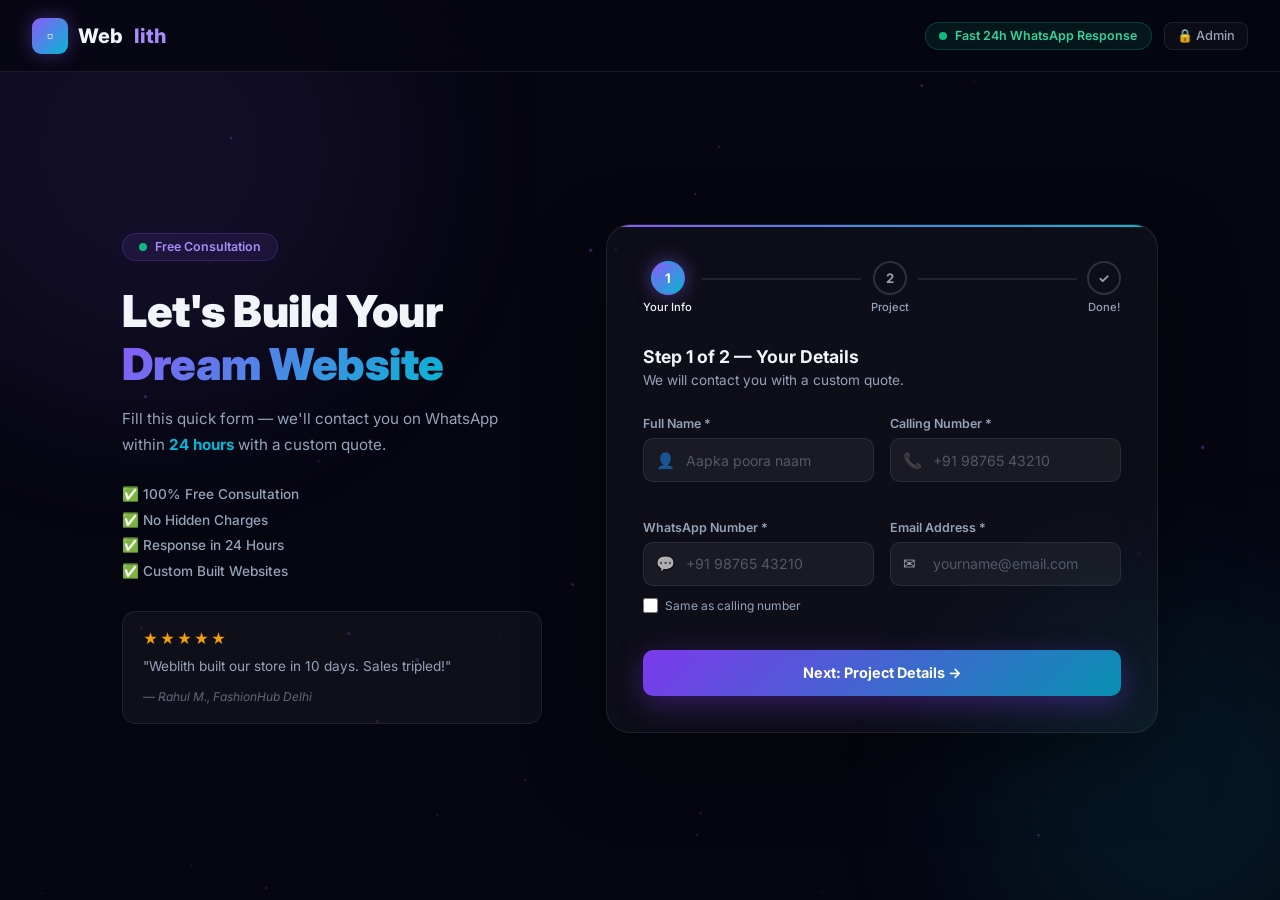
==== index.html @ 0566434d "Add Pixel ID 1106298835129618 and test_event_code TEST50055 support" ====
<!DOCTYPE html>
<html lang="en">
<head>
  <meta charset="UTF-8"/>
  <meta name="viewport" content="width=device-width, initial-scale=1.0"/>
  <title>Get Free Quote - Weblith</title>
  <meta name="description" content="Fill our quick 2-step form and get a custom website quote from Weblith within 24 hours."/>
  <link rel="preconnect" href="https://fonts.googleapis.com"/>
  <link href="https://fonts.googleapis.com/css2?family=Inter:wght@300;400;500;600;700;800;900&display=swap" rel="stylesheet"/>
  <link rel="stylesheet" href="form.css"/>

  <!-- Meta Pixel Code -->
  <script>
    !function(f,b,e,v,n,t,s)
    {if(f.fbq)return;n=f.fbq=function(){n.callMethod?
    n.callMethod.apply(n,arguments):n.queue.push(arguments)};
    if(!f._fbq)f._fbq=n;n.push=n;n.loaded=!0;n.version='2.0';
    n.queue=[];t=b.createElement(e);t.async=!0;
    t.src=v;s=b.getElementsByTagName(e)[0];
    s.parentNode.insertBefore(t,s)}(window, document,'script',
    'https://connect.facebook.net/en_US/fbevents.js');
    fbq('init', '1106298835129618');
    fbq('init', '1483479293829689');
    fbq('set', 'testEventCode', 'TEST50055');
    fbq('track', 'PageView');
  </script>
  <noscript>
    <img height="1" width="1" style="display:none" src="https://www.facebook.com/tr?id=1106298835129618&ev=PageView&noscript=1" />
    <img height="1" width="1" style="display:none" src="https://www.facebook.com/tr?id=1483479293829689&ev=PageView&noscript=1" />
  </noscript>
  <!-- End Meta Pixel Code -->
</head>
<body>
  <canvas id="bgCanvas"></canvas>
  <div class="orb orb-1"></div>
  <div class="orb orb-2"></div>

  <div class="page-wrap">
    <!-- NAV -->
    <nav class="form-nav">
      <a href="/form" class="nav-logo">
        <div class="logo-box">&#9643;</div>
        Web<span>lith</span>
      </a>
      <div class="nav-actions">
        <div class="nav-badge"><span class="live-dot"></span> Fast 24h WhatsApp Response</div>
        <a href="/admin" class="nav-admin-link" title="Admin Panel">&#128274; Admin</a>
      </div>
    </nav>

    <!-- FORM PAGE -->
    <main class="form-main">
      <div class="form-left">
        <div class="form-hero-tag">
          <span class="live-dot"></span> Free Consultation
        </div>
        <h1 class="form-title">Let's Build Your <span class="grad-text">Dream Website</span></h1>
        <p class="form-desc">Fill this quick form — we'll contact you on WhatsApp within <strong>24 hours</strong> with a custom quote.</p>

        <div class="form-benefits">
          <div class="benefit-item">&#9989; 100% Free Consultation</div>
          <div class="benefit-item">&#9989; No Hidden Charges</div>
          <div class="benefit-item">&#9989; Response in 24 Hours</div>
          <div class="benefit-item">&#9989; Custom Built Websites</div>
        </div>

        <div class="mini-testimonial">
          <div class="mini-stars">&#9733;&#9733;&#9733;&#9733;&#9733;</div>
          <p>"Weblith built our store in 10 days. Sales tripled!"</p>
          <span>— Rahul M., FashionHub Delhi</span>
        </div>
      </div>

      <div class="form-right">
        <div class="form-card" id="formCard">
          <!-- STEP INDICATORS -->
          <div class="step-indicators">
            <div class="step-indicator active" id="sdot1">
              <div class="step-dot">1</div><span>Your Info</span>
            </div>
            <div class="step-line" id="sline1"></div>
            <div class="step-indicator" id="sdot2">
              <div class="step-dot">2</div><span>Project</span>
            </div>
            <div class="step-line" id="sline2"></div>
            <div class="step-indicator" id="sdot3">
              <div class="step-dot">&#10003;</div><span>Done!</span>
            </div>
          </div>

          <!-- STEP 1 -->
          <div class="form-step active" id="step1">
            <div class="step-header">
              <h2 class="step-title">Step 1 of 2 &mdash; Your Details</h2>
              <p class="step-desc">We will contact you with a custom quote.</p>
            </div>
            <div class="field-group">
              <div class="field">
                <label class="field-label" for="inp-name">Full Name *</label>
                <div class="input-wrapper">
                  <span class="input-icon">&#128100;</span>
                  <input class="input" type="text" id="inp-name" placeholder="Aapka poora naam"/>
                </div>
                <span class="field-error" id="err-name"></span>
              </div>
              <div class="field">
                <label class="field-label" for="inp-phone">Calling Number *</label>
                <div class="input-wrapper">
                  <span class="input-icon">&#128222;</span>
                  <input class="input" type="tel" id="inp-phone" placeholder="+91 98765 43210"/>
                </div>
                <span class="field-error" id="err-phone"></span>
              </div>
            </div>
            <div class="field-group">
              <div class="field">
                <label class="field-label" for="inp-wa">WhatsApp Number *</label>
                <div class="input-wrapper">
                  <span class="input-icon">&#128172;</span>
                  <input class="input" type="tel" id="inp-wa" placeholder="+91 98765 43210"/>
                </div>
                <div class="same-row">
                  <input type="checkbox" id="sameCheck" class="checkbox" onchange="handleSameCheck()"/>
                  <label for="sameCheck" class="checkbox-label">Same as calling number</label>
                </div>
                <span class="field-error" id="err-wa"></span>
              </div>
              <div class="field">
                <label class="field-label" for="inp-email">Email Address *</label>
                <div class="input-wrapper">
                  <span class="input-icon">&#9993;</span>
                  <input class="input" type="email" id="inp-email" placeholder="yourname@email.com"/>
                </div>
                <span class="field-error" id="err-email"></span>
              </div>
            </div>
            <button class="btn-primary" onclick="goToStep2()">
              Next: Project Details &#8594;
            </button>
          </div>

          <!-- STEP 2 -->
          <div class="form-step" id="step2">
            <div class="step-header">
              <h2 class="step-title">Step 2 of 2 &mdash; Project Details</h2>
              <p class="step-desc">Help us understand what you need.</p>
            </div>
            <div class="field">
              <label class="field-label">Website Type *</label>
              <div class="website-types" id="typeGroup">
                <div class="type-card" onclick="selectType(this)" data-value="Business Website">
                  <div class="type-emoji">&#127970;</div>
                  <div class="type-name">Business Website</div>
                  <div class="type-desc">Professional brand presence</div>
                </div>
                <div class="type-card" onclick="selectType(this)" data-value="Portfolio">
                  <div class="type-emoji">&#127912;</div>
                  <div class="type-name">Portfolio</div>
                  <div class="type-desc">Showcase your work</div>
                </div>
                <div class="type-card" onclick="selectType(this)" data-value="Dynamic Website">
                  <div class="type-emoji">&#9889;</div>
                  <div class="type-name">Dynamic Website</div>
                  <div class="type-desc">Custom features and CMS</div>
                </div>
                <div class="type-card" onclick="selectType(this)" data-value="E-commerce">
                  <div class="type-emoji">&#128717;</div>
                  <div class="type-name">E-commerce</div>
                  <div class="type-desc">Online store and payments</div>
                </div>
              </div>
              <span class="field-error" id="err-type"></span>
            </div>
            <div class="field">
              <label class="field-label" for="inp-budget">Maximum Budget *</label>
              <div class="budget-wrap">
                <div class="input-wrapper">
                  <span class="input-icon" style="color:#06b6d4;font-weight:700;font-size:1.1rem;">&#8377;</span>
                  <input class="input" type="text" id="inp-budget" placeholder="e.g. 15000 or 5,000 - 15,000" inputmode="text"/>
                </div>
                <div class="chips">
                  <button type="button" class="chip" onclick="setBudget(this,'Under Rs.5,000')">Under 5K</button>
                  <button type="button" class="chip" onclick="setBudget(this,'Rs.5,000 - Rs.15,000')">5K-15K</button>
                  <button type="button" class="chip" onclick="setBudget(this,'Rs.15,000 - Rs.30,000')">15K-30K</button>
                  <button type="button" class="chip" onclick="setBudget(this,'Rs.30,000 - Rs.60,000')">30K-60K</button>
                  <button type="button" class="chip" onclick="setBudget(this,'Rs.60,000+')">60K+</button>
                </div>
              </div>
              <span class="field-error" id="err-budget"></span>
            </div>
            <div class="field">
              <label class="field-label" for="inp-msg">About Your Business <span class="opt-tag">Optional</span></label>
              <textarea class="input textarea" id="inp-msg" placeholder="E.g. I run a clothing store in Delhi and want to sell online..." rows="3"></textarea>
            </div>
            <div class="btn-row">
              <button class="btn-secondary" onclick="goToStep1()">&#8592; Back</button>
              <button class="btn-primary" id="submitBtn" onclick="submitForm()">
                <span id="submitBtnText">Submit &amp; Get Quote &#10148;</span>
                <span id="submitLoader" style="display:none;" class="ldots"><span></span><span></span><span></span></span>
              </button>
            </div>
          </div>

          <!-- SUCCESS -->
          <div class="form-step" id="stepSuccess">
            <div class="success-wrap">
              <div class="success-emoji">&#127881;</div>
              <h2 class="success-title">You're All Set!</h2>
              <p class="success-msg">We have received your request and will contact you within <strong>24 hours</strong> on your WhatsApp.</p>
              <div class="success-box" id="successDetails"></div>
              <p style="font-size:0.82rem;color:var(--muted);margin-top:1.25rem;">&#128172; Our team will reach out directly on your WhatsApp number.</p>
              <button class="btn-primary" onclick="resetForm()" style="margin-top:1rem;">Submit Another Request</button>
            </div>
          </div>
        </div>
      </div>
    </main>
  </div>

  <script src="app.js"></script>
</body>
</html>
---- form.css ----
*,*::before,*::after{box-sizing:border-box;margin:0;padding:0;}
:root{
  --bg:#060611;--border:rgba(255,255,255,0.08);
  --text:#f1f5f9;--muted:#94a3b8;--purple:#8b5cf6;--purple-l:#a78bfa;
  --cyan:#06b6d4;--success:#10b981;--error:#f43f5e;
  --grad:linear-gradient(135deg,#8b5cf6,#06b6d4);
  --grad-btn:linear-gradient(135deg,#7c3aed,#0891b2);
  --r:14px;--r-sm:10px;
}
html{scroll-behavior:smooth;}
body{font-family:'Inter',sans-serif;background:var(--bg);color:var(--text);min-height:100vh;overflow-x:hidden;}

#bgCanvas{position:fixed;top:0;left:0;width:100%;height:100%;z-index:0;pointer-events:none;}
.orb{position:fixed;border-radius:50%;filter:blur(90px);opacity:.1;z-index:0;pointer-events:none;}
.orb-1{width:500px;height:500px;background:var(--purple);top:-100px;left:-100px;animation:fO 8s ease-in-out infinite;}
.orb-2{width:400px;height:400px;background:var(--cyan);bottom:-100px;right:-100px;animation:fO 10s ease-in-out infinite reverse;}
@keyframes fO{0%,100%{transform:translateY(0);}50%{transform:translateY(-20px);}}

.page-wrap{position:relative;z-index:1;min-height:100vh;display:flex;flex-direction:column;}

/* NAV */
.form-nav{
  display:flex;align-items:center;justify-content:space-between;
  padding:1.1rem 2rem;
  background:rgba(6,6,17,.85);backdrop-filter:blur(20px);
  border-bottom:1px solid var(--border);
  position:sticky;top:0;z-index:100;
}
.nav-actions{display:flex;align-items:center;gap:.75rem;}
.nav-badge{
  display:inline-flex;align-items:center;gap:.5rem;
  background:rgba(16,185,129,.1);border:1px solid rgba(16,185,129,.25);
  color:#34d399;font-size:.78rem;font-weight:600;padding:.35rem .85rem;border-radius:100px;
}
.nav-admin-link{
  display:inline-flex;align-items:center;gap:.35rem;
  color:var(--muted);text-decoration:none;font-size:.8rem;font-weight:500;
  padding:.35rem .75rem;border-radius:8px;border:1px solid var(--border);
  background:rgba(255,255,255,.03);transition:all .2s;
}
.nav-admin-link:hover{color:var(--text);border-color:rgba(255,255,255,.2);background:rgba(255,255,255,.08);}
.nav-logo{
  display:flex;align-items:center;gap:.65rem;
  font-size:1.25rem;font-weight:800;color:var(--text);text-decoration:none;
}
.nav-logo span{color:var(--purple-l);}
.logo-box{
  width:36px;height:36px;background:var(--grad);border-radius:9px;
  display:flex;align-items:center;justify-content:center;font-size:1.15rem;
  box-shadow:0 0 20px rgba(139,92,246,.4);
}
.live-dot{width:8px;height:8px;background:var(--success);border-radius:50%;display:inline-block;animation:pDot 1.5s ease-in-out infinite;}
@keyframes pDot{0%,100%{transform:scale(1);opacity:1;}50%{transform:scale(1.5);opacity:.6;}}

/* MAIN LAYOUT */
.form-main{
  flex:1;display:flex;align-items:center;
  gap:4rem;max-width:1100px;margin:0 auto;
  padding:3rem 2rem 4rem;flex-wrap:wrap;
}
.form-left{flex:1;min-width:280px;max-width:420px;}
.form-right{flex:1.2;min-width:320px;}

/* LEFT PANEL */
.form-hero-tag{
  display:inline-flex;align-items:center;gap:.5rem;
  background:rgba(139,92,246,.1);border:1px solid rgba(139,92,246,.22);
  color:var(--purple-l);padding:.35rem 1rem;border-radius:100px;
  font-size:.78rem;font-weight:600;margin-bottom:1.5rem;
}
.form-title{font-size:clamp(1.75rem,4vw,2.75rem);font-weight:900;line-height:1.2;letter-spacing:-.5px;margin-bottom:1rem;}
.grad-text{background:var(--grad);-webkit-background-clip:text;-webkit-text-fill-color:transparent;background-clip:text;}
.form-desc{color:var(--muted);font-size:.95rem;line-height:1.7;margin-bottom:1.75rem;}
.form-desc strong{color:var(--cyan);}
.form-benefits{display:flex;flex-direction:column;gap:.6rem;margin-bottom:2rem;}
.benefit-item{font-size:.85rem;color:var(--muted);font-weight:500;}
.mini-testimonial{
  background:rgba(255,255,255,.04);border:1px solid var(--border);
  border-radius:14px;padding:1.1rem 1.25rem;
}
.mini-stars{color:#f59e0b;font-size:.9rem;margin-bottom:.5rem;letter-spacing:2px;}
.mini-testimonial p{font-size:.85rem;color:var(--muted);line-height:1.65;margin-bottom:.5rem;}
.mini-testimonial span{font-size:.75rem;color:rgba(148,163,184,.6);font-style:italic;}

/* FORM CARD */
.form-card{
  background:rgba(255,255,255,.035);backdrop-filter:blur(30px);
  border:1px solid var(--border);border-radius:24px;padding:2.25rem;
  box-shadow:0 30px 80px rgba(0,0,0,.4),inset 0 1px 0 rgba(255,255,255,.05);
  position:relative;overflow:hidden;
}
.form-card::before{content:'';position:absolute;top:0;left:0;right:0;height:2px;background:var(--grad);}

/* STEP INDICATORS */
.step-indicators{display:flex;align-items:center;justify-content:center;margin-bottom:2rem;}
.step-indicator{display:flex;flex-direction:column;align-items:center;gap:.35rem;font-size:.7rem;color:var(--muted);font-weight:500;}
.step-dot{width:34px;height:34px;border-radius:50%;border:2px solid rgba(255,255,255,.14);display:flex;align-items:center;justify-content:center;font-size:.82rem;font-weight:700;transition:all .4s;}
.step-indicator.active .step-dot{background:var(--grad);color:white;border-color:transparent;box-shadow:0 0 18px rgba(139,92,246,.5);}
.step-indicator.active span,.step-indicator.completed span{color:var(--text);}
.step-indicator.completed .step-dot{background:var(--success);color:white;border-color:transparent;}
.step-line{flex:1;height:2px;background:rgba(255,255,255,.09);margin:0 .6rem;margin-bottom:1.1rem;min-width:40px;transition:background .4s;}
.step-line.completed{background:var(--success);}

/* FORM STEPS */
.form-step{display:none;animation:fadeUp .4s ease;}
.form-step.active{display:block;}
@keyframes fadeUp{from{opacity:0;transform:translateY(10px);}to{opacity:1;transform:translateY(0);}}

.step-header{margin-bottom:1.75rem;}
.step-title{font-size:1.1rem;font-weight:700;margin-bottom:.3rem;}
.step-desc{font-size:.85rem;color:var(--muted);}

.field-group{display:grid;grid-template-columns:1fr 1fr;gap:1rem;margin-bottom:1rem;}
.field{display:flex;flex-direction:column;gap:.45rem;margin-bottom:1rem;}
.field-group .field{margin-bottom:0;}
.field-label{font-size:.78rem;font-weight:600;color:var(--muted);}
.opt-tag{background:rgba(255,255,255,.07);color:var(--muted);font-size:.68rem;padding:.12rem .45rem;border-radius:4px;font-weight:400;margin-left:.35rem;}
.input-wrapper{position:relative;display:flex;align-items:center;}
.input-icon{position:absolute;left:13px;font-size:.95rem;pointer-events:none;opacity:.65;}
.input{
  width:100%;background:rgba(255,255,255,.05);border:1px solid var(--border);
  border-radius:var(--r-sm);color:var(--text);font-family:'Inter',sans-serif;
  font-size:.88rem;padding:.78rem 1rem .78rem 2.6rem;outline:none;transition:all .3s;
}
.input::placeholder{color:rgba(148,163,184,.45);}
.input:focus{border-color:var(--purple);background:rgba(139,92,246,.07);box-shadow:0 0 0 3px rgba(139,92,246,.14);}
.input.error{border-color:var(--error);}
.textarea{resize:vertical;padding:.78rem 1rem!important;min-height:85px;}
.field-error{font-size:.72rem;color:var(--error);min-height:.9rem;display:block;}

.same-row{display:flex;align-items:center;gap:.45rem;margin-top:.3rem;}
.checkbox{width:15px;height:15px;accent-color:var(--purple);cursor:pointer;}
.checkbox-label{font-size:.75rem;color:var(--muted);cursor:pointer;}

/* WEBSITE TYPES */
.website-types{display:grid;grid-template-columns:repeat(4,1fr);gap:.7rem;margin-top:.4rem;margin-bottom:.4rem;}
.type-card{
  background:rgba(255,255,255,.04);border:2px solid var(--border);
  border-radius:13px;padding:.9rem .5rem;text-align:center;cursor:pointer;transition:all .3s;
}
.type-card:hover{border-color:var(--purple);background:rgba(139,92,246,.08);transform:translateY(-2px);}
.type-card.selected{border-color:var(--purple);background:rgba(139,92,246,.15);box-shadow:0 0 18px rgba(139,92,246,.2);}
.type-emoji{font-size:1.5rem;margin-bottom:.4rem;}
.type-name{font-size:.75rem;font-weight:700;margin-bottom:.15rem;}
.type-desc{font-size:.65rem;color:var(--muted);}

/* BUDGET */
.budget-wrap{display:flex;flex-direction:column;gap:.55rem;}
.chips{display:flex;flex-wrap:wrap;gap:.4rem;}
.chip{
  background:rgba(255,255,255,.05);border:1px solid var(--border);
  color:var(--muted);border-radius:100px;padding:.28rem .75rem;
  font-size:.72rem;font-weight:600;cursor:pointer;transition:all .2s;font-family:'Inter',sans-serif;
}
.chip:hover{border-color:var(--cyan);color:var(--cyan);background:rgba(6,182,212,.08);}
.chip.active{background:rgba(6,182,212,.15);border-color:var(--cyan);color:var(--cyan);}

/* BUTTONS */
.btn-primary{
  display:flex;align-items:center;justify-content:center;gap:.5rem;
  width:100%;background:var(--grad-btn);color:white;border:none;
  border-radius:var(--r-sm);padding:.88rem 1.25rem;
  font-size:.9rem;font-weight:700;cursor:pointer;
  transition:all .3s;font-family:'Inter',sans-serif;
  box-shadow:0 8px 28px rgba(124,58,237,.35);margin-top:.5rem;
}
.btn-primary:hover{transform:translateY(-2px);box-shadow:0 12px 38px rgba(124,58,237,.5);}
.btn-primary:disabled{opacity:.6;cursor:not-allowed;transform:none;}
.btn-secondary{
  display:flex;align-items:center;justify-content:center;gap:.4rem;
  background:rgba(255,255,255,.06);color:var(--muted);border:1px solid var(--border);
  border-radius:var(--r-sm);padding:.88rem 1.25rem;
  font-size:.88rem;font-weight:600;cursor:pointer;transition:all .3s;font-family:'Inter',sans-serif;
}
.btn-secondary:hover{background:rgba(255,255,255,.1);color:var(--text);}
.btn-ghost-sm{
  display:inline-flex;align-items:center;justify-content:center;
  background:rgba(255,255,255,.06);color:var(--muted);border:1px solid var(--border);
  border-radius:var(--r-sm);padding:.7rem 1.25rem;
  font-size:.85rem;font-weight:600;cursor:pointer;transition:all .3s;
  text-decoration:none;width:100%;
}
.btn-ghost-sm:hover{background:rgba(255,255,255,.1);color:var(--text);}
.btn-row{display:flex;gap:.75rem;margin-top:.5rem;}
.btn-row .btn-primary{flex:2;}.btn-row .btn-secondary{flex:1;}

.ldots{display:inline-flex;gap:4px;align-items:center;}
.ldots span{width:6px;height:6px;background:white;border-radius:50%;animation:dotB 1.2s ease-in-out infinite;}
.ldots span:nth-child(2){animation-delay:.2s;}.ldots span:nth-child(3){animation-delay:.4s;}
@keyframes dotB{0%,80%,100%{transform:scale(.6);opacity:.4;}40%{transform:scale(1);opacity:1;}}

/* SUCCESS */
.success-wrap{display:flex;flex-direction:column;align-items:center;text-align:center;padding:.5rem 0;}
.success-emoji{font-size:4.5rem;animation:popIn .6s cubic-bezier(.175,.885,.32,1.275);margin-bottom:1rem;}
@keyframes popIn{0%{transform:scale(0);opacity:0;}100%{transform:scale(1);opacity:1;}}
.success-title{font-size:1.75rem;font-weight:800;margin-bottom:.65rem;}
.success-msg{color:var(--muted);font-size:.9rem;line-height:1.7;max-width:380px;}
.success-msg strong{color:var(--cyan);}
.success-box{
  background:rgba(16,185,129,.08);border:1px solid rgba(16,185,129,.2);
  border-radius:var(--r-sm);padding:.85rem 1.25rem;
  margin-top:1rem;text-align:left;font-size:.82rem;color:var(--muted);line-height:1.8;
  width:100%;max-width:360px;
}

@media(max-width:700px){
  .form-main{gap:2rem;padding:2rem 1.25rem 3rem;}
  .form-left{max-width:100%;}
  .field-group{grid-template-columns:1fr;}
  .website-types{grid-template-columns:1fr 1fr;}
}
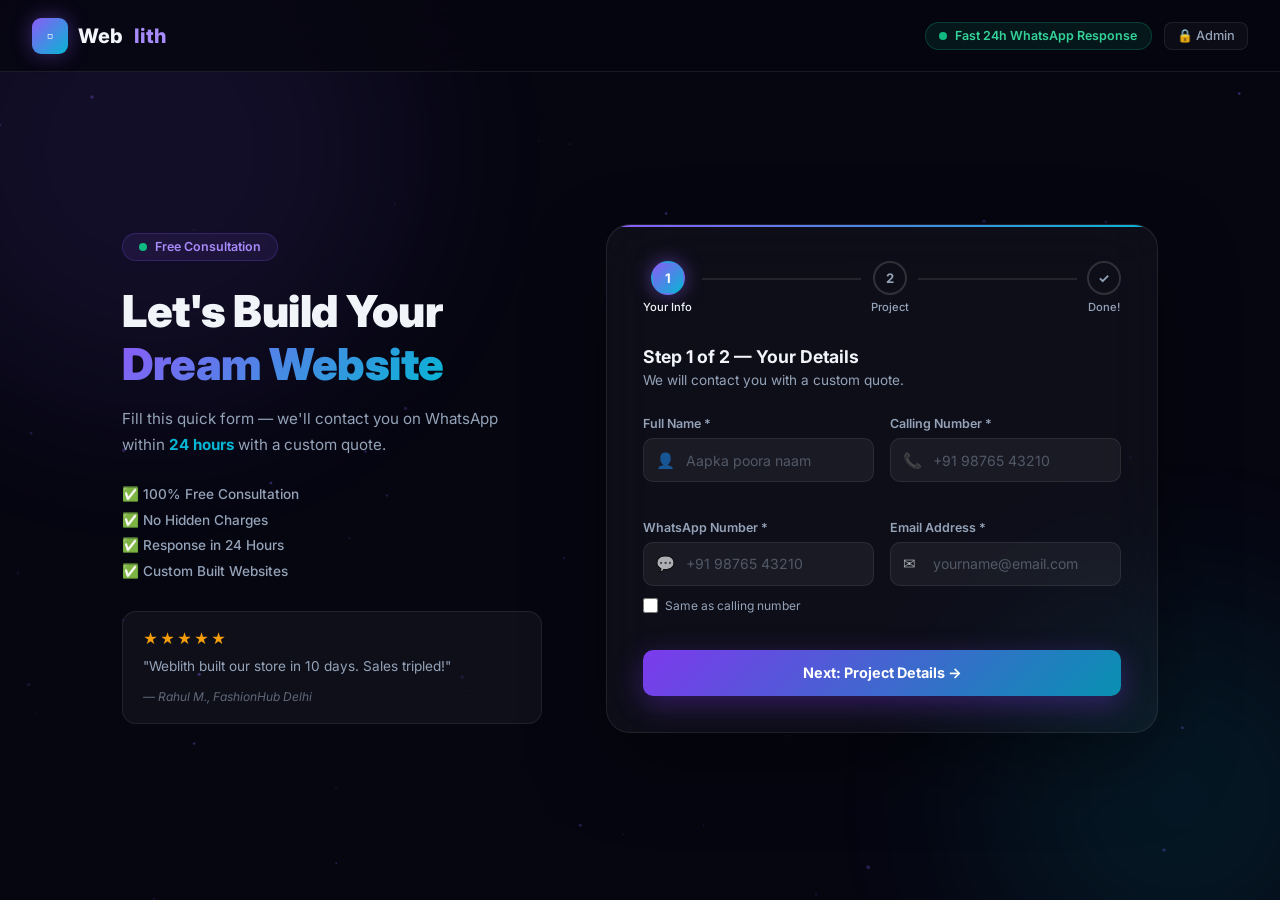
==== commit 5eaa3038: "Fix 404 on /admin and /form routes on Vercel with vercel.json and CAPI serverless handler" ====
--- a/index.html
+++ b/index.html
@@ -7,7 +7,7 @@
   <meta name="description" content="Fill our quick 2-step form and get a custom website quote from Weblith within 24 hours."/>
   <link rel="preconnect" href="https://fonts.googleapis.com"/>
   <link href="https://fonts.googleapis.com/css2?family=Inter:wght@300;400;500;600;700;800;900&display=swap" rel="stylesheet"/>
-  <link rel="stylesheet" href="form.css"/>
+  <link rel="stylesheet" href="/form.css"/>
 
   <!-- Meta Pixel Code -->
   <script>
@@ -217,6 +217,6 @@
     </main>
   </div>
 
-  <script src="app.js"></script>
+  <script src="/app.js"></script>
 </body>
 </html>
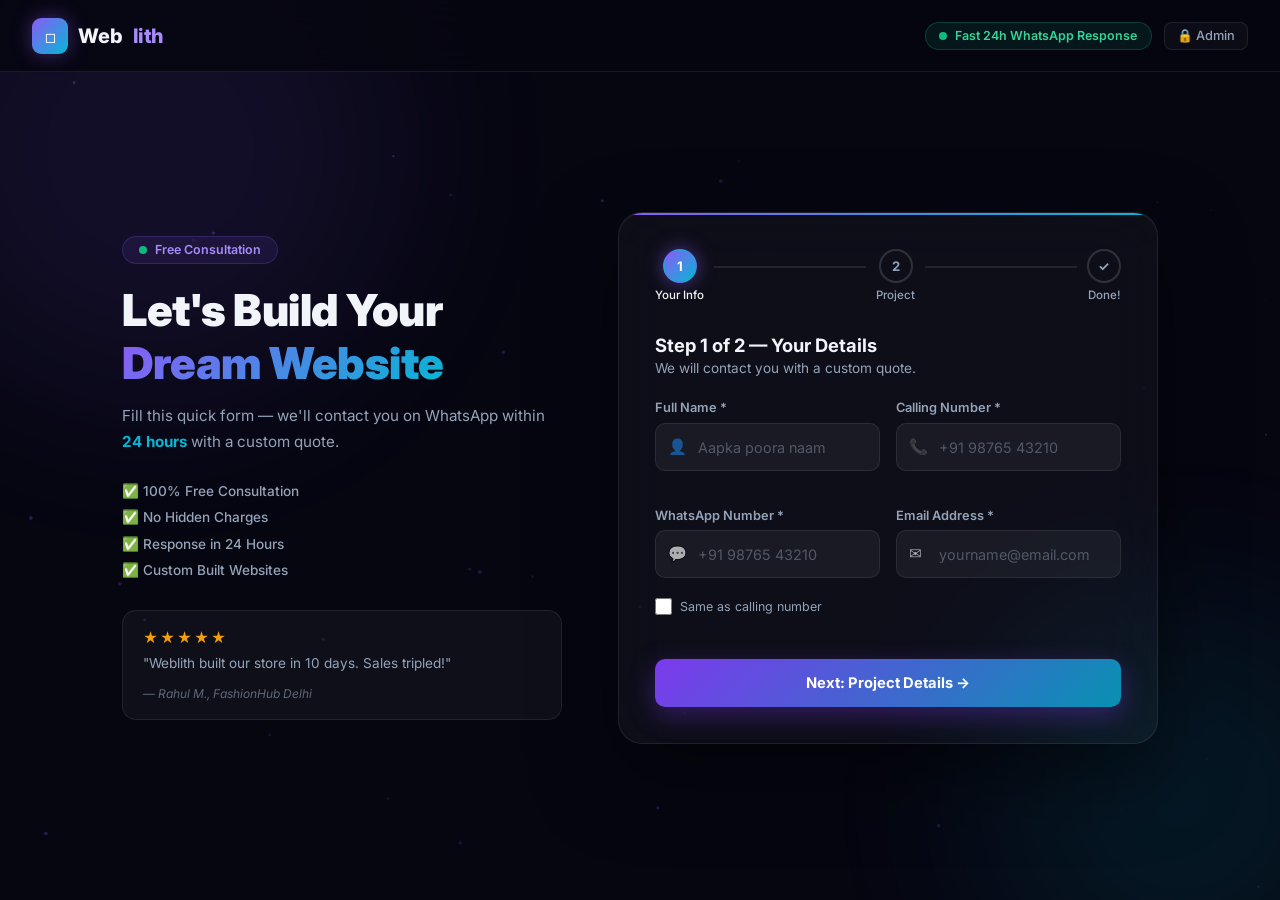
==== commit 14169b2f: "feat: mobile responsive form and admin panel with Meta Pixel 1462211845727559 and Purchase event tra" ====
--- a/index.html
+++ b/index.html
@@ -19,12 +19,14 @@
     t.src=v;s=b.getElementsByTagName(e)[0];
     s.parentNode.insertBefore(t,s)}(window, document,'script',
     'https://connect.facebook.net/en_US/fbevents.js');
+    fbq('init', '1462211845727559');
     fbq('init', '1106298835129618');
     fbq('init', '1483479293829689');
     fbq('set', 'testEventCode', 'TEST50055');
     fbq('track', 'PageView');
   </script>
   <noscript>
+    <img height="1" width="1" style="display:none" src="https://www.facebook.com/tr?id=1462211845727559&ev=PageView&noscript=1" />
     <img height="1" width="1" style="display:none" src="https://www.facebook.com/tr?id=1106298835129618&ev=PageView&noscript=1" />
     <img height="1" width="1" style="display:none" src="https://www.facebook.com/tr?id=1483479293829689&ev=PageView&noscript=1" />
   </noscript>
@@ -99,7 +101,7 @@
                 <label class="field-label" for="inp-name">Full Name *</label>
                 <div class="input-wrapper">
                   <span class="input-icon">&#128100;</span>
-                  <input class="input" type="text" id="inp-name" placeholder="Aapka poora naam"/>
+                  <input class="input" type="text" id="inp-name" placeholder="Aapka poora naam" autocomplete="name" required/>
                 </div>
                 <span class="field-error" id="err-name"></span>
               </div>
@@ -107,7 +109,7 @@
                 <label class="field-label" for="inp-phone">Calling Number *</label>
                 <div class="input-wrapper">
                   <span class="input-icon">&#128222;</span>
-                  <input class="input" type="tel" id="inp-phone" placeholder="+91 98765 43210"/>
+                  <input class="input" type="tel" id="inp-phone" placeholder="+91 98765 43210" inputmode="tel" autocomplete="tel" required/>
                 </div>
                 <span class="field-error" id="err-phone"></span>
               </div>
@@ -117,7 +119,7 @@
                 <label class="field-label" for="inp-wa">WhatsApp Number *</label>
                 <div class="input-wrapper">
                   <span class="input-icon">&#128172;</span>
-                  <input class="input" type="tel" id="inp-wa" placeholder="+91 98765 43210"/>
+                  <input class="input" type="tel" id="inp-wa" placeholder="+91 98765 43210" inputmode="tel" autocomplete="tel" required/>
                 </div>
                 <div class="same-row">
                   <input type="checkbox" id="sameCheck" class="checkbox" onchange="handleSameCheck()"/>
@@ -129,7 +131,7 @@
                 <label class="field-label" for="inp-email">Email Address *</label>
                 <div class="input-wrapper">
                   <span class="input-icon">&#9993;</span>
-                  <input class="input" type="email" id="inp-email" placeholder="yourname@email.com"/>
+                  <input class="input" type="email" id="inp-email" placeholder="yourname@email.com" inputmode="email" autocomplete="email" required/>
                 </div>
                 <span class="field-error" id="err-email"></span>
               </div>
--- a/form.css
+++ b/form.css
@@ -1,212 +1,766 @@
-
-*,*::before,*::after{box-sizing:border-box;margin:0;padding:0;}
-:root{
-  --bg:#060611;--border:rgba(255,255,255,0.08);
-  --text:#f1f5f9;--muted:#94a3b8;--purple:#8b5cf6;--purple-l:#a78bfa;
-  --cyan:#06b6d4;--success:#10b981;--error:#f43f5e;
-  --grad:linear-gradient(135deg,#8b5cf6,#06b6d4);
-  --grad-btn:linear-gradient(135deg,#7c3aed,#0891b2);
-  --r:14px;--r-sm:10px;
-}
-html{scroll-behavior:smooth;}
-body{font-family:'Inter',sans-serif;background:var(--bg);color:var(--text);min-height:100vh;overflow-x:hidden;}
-
-#bgCanvas{position:fixed;top:0;left:0;width:100%;height:100%;z-index:0;pointer-events:none;}
-.orb{position:fixed;border-radius:50%;filter:blur(90px);opacity:.1;z-index:0;pointer-events:none;}
-.orb-1{width:500px;height:500px;background:var(--purple);top:-100px;left:-100px;animation:fO 8s ease-in-out infinite;}
-.orb-2{width:400px;height:400px;background:var(--cyan);bottom:-100px;right:-100px;animation:fO 10s ease-in-out infinite reverse;}
-@keyframes fO{0%,100%{transform:translateY(0);}50%{transform:translateY(-20px);}}
-
-.page-wrap{position:relative;z-index:1;min-height:100vh;display:flex;flex-direction:column;}
-
-/* NAV */
-.form-nav{
-  display:flex;align-items:center;justify-content:space-between;
-  padding:1.1rem 2rem;
-  background:rgba(6,6,17,.85);backdrop-filter:blur(20px);
-  border-bottom:1px solid var(--border);
-  position:sticky;top:0;z-index:100;
-}
-.nav-actions{display:flex;align-items:center;gap:.75rem;}
-.nav-badge{
-  display:inline-flex;align-items:center;gap:.5rem;
-  background:rgba(16,185,129,.1);border:1px solid rgba(16,185,129,.25);
-  color:#34d399;font-size:.78rem;font-weight:600;padding:.35rem .85rem;border-radius:100px;
-}
-.nav-admin-link{
-  display:inline-flex;align-items:center;gap:.35rem;
-  color:var(--muted);text-decoration:none;font-size:.8rem;font-weight:500;
-  padding:.35rem .75rem;border-radius:8px;border:1px solid var(--border);
-  background:rgba(255,255,255,.03);transition:all .2s;
-}
-.nav-admin-link:hover{color:var(--text);border-color:rgba(255,255,255,.2);background:rgba(255,255,255,.08);}
-.nav-logo{
-  display:flex;align-items:center;gap:.65rem;
-  font-size:1.25rem;font-weight:800;color:var(--text);text-decoration:none;
-}
-.nav-logo span{color:var(--purple-l);}
-.logo-box{
-  width:36px;height:36px;background:var(--grad);border-radius:9px;
-  display:flex;align-items:center;justify-content:center;font-size:1.15rem;
-  box-shadow:0 0 20px rgba(139,92,246,.4);
-}
-.live-dot{width:8px;height:8px;background:var(--success);border-radius:50%;display:inline-block;animation:pDot 1.5s ease-in-out infinite;}
-@keyframes pDot{0%,100%{transform:scale(1);opacity:1;}50%{transform:scale(1.5);opacity:.6;}}
-
-/* MAIN LAYOUT */
-.form-main{
-  flex:1;display:flex;align-items:center;
-  gap:4rem;max-width:1100px;margin:0 auto;
-  padding:3rem 2rem 4rem;flex-wrap:wrap;
-}
-.form-left{flex:1;min-width:280px;max-width:420px;}
-.form-right{flex:1.2;min-width:320px;}
-
-/* LEFT PANEL */
-.form-hero-tag{
-  display:inline-flex;align-items:center;gap:.5rem;
-  background:rgba(139,92,246,.1);border:1px solid rgba(139,92,246,.22);
-  color:var(--purple-l);padding:.35rem 1rem;border-radius:100px;
-  font-size:.78rem;font-weight:600;margin-bottom:1.5rem;
-}
-.form-title{font-size:clamp(1.75rem,4vw,2.75rem);font-weight:900;line-height:1.2;letter-spacing:-.5px;margin-bottom:1rem;}
-.grad-text{background:var(--grad);-webkit-background-clip:text;-webkit-text-fill-color:transparent;background-clip:text;}
-.form-desc{color:var(--muted);font-size:.95rem;line-height:1.7;margin-bottom:1.75rem;}
-.form-desc strong{color:var(--cyan);}
-.form-benefits{display:flex;flex-direction:column;gap:.6rem;margin-bottom:2rem;}
-.benefit-item{font-size:.85rem;color:var(--muted);font-weight:500;}
-.mini-testimonial{
-  background:rgba(255,255,255,.04);border:1px solid var(--border);
-  border-radius:14px;padding:1.1rem 1.25rem;
-}
-.mini-stars{color:#f59e0b;font-size:.9rem;margin-bottom:.5rem;letter-spacing:2px;}
-.mini-testimonial p{font-size:.85rem;color:var(--muted);line-height:1.65;margin-bottom:.5rem;}
-.mini-testimonial span{font-size:.75rem;color:rgba(148,163,184,.6);font-style:italic;}
-
-/* FORM CARD */
-.form-card{
-  background:rgba(255,255,255,.035);backdrop-filter:blur(30px);
-  border:1px solid var(--border);border-radius:24px;padding:2.25rem;
-  box-shadow:0 30px 80px rgba(0,0,0,.4),inset 0 1px 0 rgba(255,255,255,.05);
-  position:relative;overflow:hidden;
-}
-.form-card::before{content:'';position:absolute;top:0;left:0;right:0;height:2px;background:var(--grad);}
+*, *::before, *::after { box-sizing: border-box; margin: 0; padding: 0; }
+:root {
+  --bg: #060611;
+  --border: rgba(255, 255, 255, 0.08);
+  --border-focus: rgba(139, 92, 246, 0.45);
+  --text: #f1f5f9;
+  --muted: #94a3b8;
+  --purple: #8b5cf6;
+  --purple-l: #a78bfa;
+  --cyan: #06b6d4;
+  --success: #10b981;
+  --error: #f43f5e;
+  --whatsapp: #25d366;
+  --grad: linear-gradient(135deg, #8b5cf6, #06b6d4);
+  --grad-btn: linear-gradient(135deg, #7c3aed, #0891b2);
+  --r: 14px;
+  --r-sm: 10px;
+}
+
+html {
+  scroll-behavior: smooth;
+  font-size: 16px;
+  -webkit-text-size-adjust: 100%;
+}
+
+body {
+  font-family: 'Inter', system-ui, -apple-system, sans-serif;
+  background: var(--bg);
+  color: var(--text);
+  min-height: 100vh;
+  overflow-x: hidden;
+  position: relative;
+}
+
+/* BACKGROUND CANVAS & GLOW ORBS */
+#bgCanvas {
+  position: fixed;
+  top: 0; left: 0;
+  width: 100%; height: 100%;
+  z-index: 0;
+  pointer-events: none;
+}
+
+.orb {
+  position: fixed;
+  border-radius: 50%;
+  filter: blur(90px);
+  opacity: 0.1;
+  z-index: 0;
+  pointer-events: none;
+}
+.orb-1 {
+  width: 500px; height: 500px;
+  background: var(--purple);
+  top: -100px; left: -100px;
+  animation: fO 8s ease-in-out infinite;
+}
+.orb-2 {
+  width: 400px; height: 400px;
+  background: var(--cyan);
+  bottom: -100px; right: -100px;
+  animation: fO 10s ease-in-out infinite reverse;
+}
+@keyframes fO {
+  0%, 100% { transform: translateY(0); }
+  50% { transform: translateY(-20px); }
+}
+
+.page-wrap {
+  position: relative;
+  z-index: 1;
+  min-height: 100vh;
+  display: flex;
+  flex-direction: column;
+}
+
+/* ==========================================================================
+   NAVIGATION
+   ========================================================================== */
+.form-nav {
+  display: flex;
+  align-items: center;
+  justify-content: space-between;
+  padding: 1.1rem 2rem;
+  background: rgba(6, 6, 17, 0.85);
+  backdrop-filter: blur(20px);
+  -webkit-backdrop-filter: blur(20px);
+  border-bottom: 1px solid var(--border);
+  position: sticky;
+  top: 0;
+  z-index: 100;
+  transition: padding 0.25s ease;
+}
+
+.nav-actions {
+  display: flex;
+  align-items: center;
+  gap: 0.75rem;
+}
+
+.nav-badge {
+  display: inline-flex;
+  align-items: center;
+  gap: 0.5rem;
+  background: rgba(16, 185, 129, 0.1);
+  border: 1px solid rgba(16, 185, 129, 0.25);
+  color: #34d399;
+  font-size: 0.78rem;
+  font-weight: 600;
+  padding: 0.35rem 0.85rem;
+  border-radius: 100px;
+  white-space: nowrap;
+}
+
+.nav-admin-link {
+  display: inline-flex;
+  align-items: center;
+  gap: 0.35rem;
+  color: var(--muted);
+  text-decoration: none;
+  font-size: 0.8rem;
+  font-weight: 500;
+  padding: 0.35rem 0.75rem;
+  border-radius: 8px;
+  border: 1px solid var(--border);
+  background: rgba(255, 255, 255, 0.03);
+  transition: all 0.2s;
+  white-space: nowrap;
+}
+.nav-admin-link:hover {
+  color: var(--text);
+  border-color: rgba(255, 255, 255, 0.2);
+  background: rgba(255, 255, 255, 0.08);
+}
+
+.nav-logo {
+  display: flex;
+  align-items: center;
+  gap: 0.65rem;
+  font-size: 1.25rem;
+  font-weight: 800;
+  color: var(--text);
+  text-decoration: none;
+  letter-spacing: -0.4px;
+}
+.nav-logo span { color: var(--purple-l); }
+
+.logo-box {
+  width: 36px; height: 36px;
+  background: var(--grad);
+  border-radius: 9px;
+  display: flex; align-items: center; justify-content: center;
+  font-size: 1.15rem;
+  box-shadow: 0 0 20px rgba(139, 92, 246, 0.4);
+  flex-shrink: 0;
+}
+
+.live-dot {
+  width: 8px; height: 8px;
+  background: var(--success);
+  border-radius: 50%;
+  display: inline-block;
+  animation: pDot 1.5s ease-in-out infinite;
+  flex-shrink: 0;
+}
+@keyframes pDot {
+  0%, 100% { transform: scale(1); opacity: 1; }
+  50% { transform: scale(1.5); opacity: 0.6; }
+}
+
+/* ==========================================================================
+   MAIN LAYOUT
+   ========================================================================== */
+.form-main {
+  flex: 1;
+  display: flex;
+  align-items: center;
+  gap: 3.5rem;
+  max-width: 1100px;
+  margin: 0 auto;
+  padding: 3rem 2rem 4rem;
+  width: 100%;
+}
+
+.form-left {
+  flex: 1;
+  min-width: 280px;
+  max-width: 440px;
+}
+
+.form-right {
+  flex: 1.2;
+  min-width: 320px;
+}
+
+/* LEFT PANEL CONTENT */
+.form-hero-tag {
+  display: inline-flex;
+  align-items: center;
+  gap: 0.5rem;
+  background: rgba(139, 92, 246, 0.1);
+  border: 1px solid rgba(139, 92, 246, 0.22);
+  color: var(--purple-l);
+  padding: 0.35rem 1rem;
+  border-radius: 100px;
+  font-size: 0.78rem;
+  font-weight: 600;
+  margin-bottom: 1.25rem;
+}
+
+.form-title {
+  font-size: clamp(1.85rem, 4.5vw, 2.75rem);
+  font-weight: 900;
+  line-height: 1.2;
+  letter-spacing: -0.5px;
+  margin-bottom: 0.85rem;
+}
+
+.grad-text {
+  background: var(--grad);
+  -webkit-background-clip: text;
+  -webkit-text-fill-color: transparent;
+  background-clip: text;
+}
+
+.form-desc {
+  color: var(--muted);
+  font-size: 0.95rem;
+  line-height: 1.7;
+  margin-bottom: 1.75rem;
+}
+.form-desc strong { color: var(--cyan); }
+
+.form-benefits {
+  display: flex;
+  flex-direction: column;
+  gap: 0.65rem;
+  margin-bottom: 2rem;
+}
+
+.benefit-item {
+  font-size: 0.85rem;
+  color: var(--muted);
+  font-weight: 500;
+  display: flex;
+  align-items: center;
+  gap: 0.4rem;
+}
+
+.mini-testimonial {
+  background: rgba(255, 255, 255, 0.04);
+  border: 1px solid var(--border);
+  border-radius: 14px;
+  padding: 1.1rem 1.25rem;
+}
+.mini-stars { color: #f59e0b; font-size: 0.9rem; margin-bottom: 0.45rem; letter-spacing: 2px; }
+.mini-testimonial p { font-size: 0.85rem; color: var(--muted); line-height: 1.6; margin-bottom: 0.45rem; }
+.mini-testimonial span { font-size: 0.75rem; color: rgba(148, 163, 184, 0.6); font-style: italic; }
+
+/* ==========================================================================
+   FORM CARD
+   ========================================================================== */
+.form-card {
+  background: rgba(255, 255, 255, 0.035);
+  backdrop-filter: blur(30px);
+  -webkit-backdrop-filter: blur(30px);
+  border: 1px solid var(--border);
+  border-radius: 24px;
+  padding: 2.25rem;
+  box-shadow: 0 30px 80px rgba(0, 0, 0, 0.5), inset 0 1px 0 rgba(255, 255, 255, 0.05);
+  position: relative;
+  overflow: hidden;
+  transition: padding 0.25s ease;
+}
+.form-card::before {
+  content: ''; position: absolute; top: 0; left: 0; right: 0; height: 2px;
+  background: var(--grad);
+}
 
 /* STEP INDICATORS */
-.step-indicators{display:flex;align-items:center;justify-content:center;margin-bottom:2rem;}
-.step-indicator{display:flex;flex-direction:column;align-items:center;gap:.35rem;font-size:.7rem;color:var(--muted);font-weight:500;}
-.step-dot{width:34px;height:34px;border-radius:50%;border:2px solid rgba(255,255,255,.14);display:flex;align-items:center;justify-content:center;font-size:.82rem;font-weight:700;transition:all .4s;}
-.step-indicator.active .step-dot{background:var(--grad);color:white;border-color:transparent;box-shadow:0 0 18px rgba(139,92,246,.5);}
-.step-indicator.active span,.step-indicator.completed span{color:var(--text);}
-.step-indicator.completed .step-dot{background:var(--success);color:white;border-color:transparent;}
-.step-line{flex:1;height:2px;background:rgba(255,255,255,.09);margin:0 .6rem;margin-bottom:1.1rem;min-width:40px;transition:background .4s;}
-.step-line.completed{background:var(--success);}
-
-/* FORM STEPS */
-.form-step{display:none;animation:fadeUp .4s ease;}
-.form-step.active{display:block;}
-@keyframes fadeUp{from{opacity:0;transform:translateY(10px);}to{opacity:1;transform:translateY(0);}}
-
-.step-header{margin-bottom:1.75rem;}
-.step-title{font-size:1.1rem;font-weight:700;margin-bottom:.3rem;}
-.step-desc{font-size:.85rem;color:var(--muted);}
-
-.field-group{display:grid;grid-template-columns:1fr 1fr;gap:1rem;margin-bottom:1rem;}
-.field{display:flex;flex-direction:column;gap:.45rem;margin-bottom:1rem;}
-.field-group .field{margin-bottom:0;}
-.field-label{font-size:.78rem;font-weight:600;color:var(--muted);}
-.opt-tag{background:rgba(255,255,255,.07);color:var(--muted);font-size:.68rem;padding:.12rem .45rem;border-radius:4px;font-weight:400;margin-left:.35rem;}
-.input-wrapper{position:relative;display:flex;align-items:center;}
-.input-icon{position:absolute;left:13px;font-size:.95rem;pointer-events:none;opacity:.65;}
-.input{
-  width:100%;background:rgba(255,255,255,.05);border:1px solid var(--border);
-  border-radius:var(--r-sm);color:var(--text);font-family:'Inter',sans-serif;
-  font-size:.88rem;padding:.78rem 1rem .78rem 2.6rem;outline:none;transition:all .3s;
-}
-.input::placeholder{color:rgba(148,163,184,.45);}
-.input:focus{border-color:var(--purple);background:rgba(139,92,246,.07);box-shadow:0 0 0 3px rgba(139,92,246,.14);}
-.input.error{border-color:var(--error);}
-.textarea{resize:vertical;padding:.78rem 1rem!important;min-height:85px;}
-.field-error{font-size:.72rem;color:var(--error);min-height:.9rem;display:block;}
-
-.same-row{display:flex;align-items:center;gap:.45rem;margin-top:.3rem;}
-.checkbox{width:15px;height:15px;accent-color:var(--purple);cursor:pointer;}
-.checkbox-label{font-size:.75rem;color:var(--muted);cursor:pointer;}
+.step-indicators {
+  display: flex;
+  align-items: center;
+  justify-content: center;
+  margin-bottom: 2rem;
+}
+
+.step-indicator {
+  display: flex;
+  flex-direction: column;
+  align-items: center;
+  gap: 0.35rem;
+  font-size: 0.72rem;
+  color: var(--muted);
+  font-weight: 500;
+  white-space: nowrap;
+}
+
+.step-dot {
+  width: 34px; height: 34px;
+  border-radius: 50%;
+  border: 2px solid rgba(255, 255, 255, 0.14);
+  display: flex; align-items: center; justify-content: center;
+  font-size: 0.82rem; font-weight: 700;
+  transition: all 0.35s ease;
+}
+
+.step-indicator.active .step-dot {
+  background: var(--grad);
+  color: white;
+  border-color: transparent;
+  box-shadow: 0 0 18px rgba(139, 92, 246, 0.5);
+}
+.step-indicator.active span, .step-indicator.completed span { color: var(--text); }
+.step-indicator.completed .step-dot { background: var(--success); color: white; border-color: transparent; }
+
+.step-line {
+  flex: 1;
+  height: 2px;
+  background: rgba(255, 255, 255, 0.09);
+  margin: 0 0.6rem;
+  margin-bottom: 1.1rem;
+  min-width: 32px;
+  transition: background 0.4s ease;
+}
+.step-line.completed { background: var(--success); }
+
+/* STEP CONTENT */
+.form-step { display: none; animation: fadeUp 0.35s ease; }
+.form-step.active { display: block; }
+@keyframes fadeUp {
+  from { opacity: 0; transform: translateY(10px); }
+  to { opacity: 1; transform: translateY(0); }
+}
+
+.step-header { margin-bottom: 1.5rem; }
+.step-title { font-size: 1.15rem; font-weight: 700; margin-bottom: 0.25rem; }
+.step-desc { font-size: 0.85rem; color: var(--muted); }
+
+/* FORM FIELDS */
+.field-group {
+  display: grid;
+  grid-template-columns: 1fr 1fr;
+  gap: 1rem;
+  margin-bottom: 0.85rem;
+}
+.field {
+  display: flex;
+  flex-direction: column;
+  gap: 0.45rem;
+  margin-bottom: 0.85rem;
+}
+.field-group .field { margin-bottom: 0; }
+
+.field-label {
+  font-size: 0.8rem;
+  font-weight: 600;
+  color: var(--muted);
+  display: flex;
+  align-items: center;
+}
+.opt-tag {
+  background: rgba(255, 255, 255, 0.07);
+  color: var(--muted);
+  font-size: 0.68rem;
+  padding: 0.12rem 0.45rem;
+  border-radius: 4px;
+  font-weight: 400;
+  margin-left: 0.35rem;
+}
+
+.input-wrapper { position: relative; display: flex; align-items: center; }
+.input-icon { position: absolute; left: 13px; font-size: 0.95rem; pointer-events: none; opacity: 0.65; }
+
+.input {
+  width: 100%;
+  background: rgba(255, 255, 255, 0.05);
+  border: 1px solid var(--border);
+  border-radius: var(--r-sm);
+  color: var(--text);
+  font-family: inherit;
+  font-size: 16px; /* Essential: prevents iOS Safari from auto-zooming! */
+  padding: 0.82rem 1rem 0.82rem 2.65rem;
+  min-height: 48px;
+  outline: none;
+  transition: all 0.25s ease;
+}
+.input::placeholder { color: rgba(148, 163, 184, 0.45); font-size: 0.9rem; }
+.input:focus {
+  border-color: var(--purple);
+  background: rgba(139, 92, 246, 0.07);
+  box-shadow: 0 0 0 3px rgba(139, 92, 246, 0.14);
+}
+.input.error { border-color: var(--error); }
+
+.textarea {
+  resize: vertical;
+  padding: 0.82rem 1rem !important;
+  min-height: 85px;
+  font-family: inherit;
+  font-size: 16px;
+}
+
+.field-error {
+  font-size: 0.72rem;
+  color: var(--error);
+  min-height: 1rem;
+  display: block;
+}
+
+.same-row {
+  display: flex;
+  align-items: center;
+  gap: 0.5rem;
+  margin-top: 0.35rem;
+  min-height: 32px;
+}
+.checkbox {
+  width: 17px; height: 17px;
+  accent-color: var(--purple);
+  cursor: pointer;
+}
+.checkbox-label {
+  font-size: 0.78rem;
+  color: var(--muted);
+  cursor: pointer;
+  user-select: none;
+}
 
 /* WEBSITE TYPES */
-.website-types{display:grid;grid-template-columns:repeat(4,1fr);gap:.7rem;margin-top:.4rem;margin-bottom:.4rem;}
-.type-card{
-  background:rgba(255,255,255,.04);border:2px solid var(--border);
-  border-radius:13px;padding:.9rem .5rem;text-align:center;cursor:pointer;transition:all .3s;
-}
-.type-card:hover{border-color:var(--purple);background:rgba(139,92,246,.08);transform:translateY(-2px);}
-.type-card.selected{border-color:var(--purple);background:rgba(139,92,246,.15);box-shadow:0 0 18px rgba(139,92,246,.2);}
-.type-emoji{font-size:1.5rem;margin-bottom:.4rem;}
-.type-name{font-size:.75rem;font-weight:700;margin-bottom:.15rem;}
-.type-desc{font-size:.65rem;color:var(--muted);}
+.website-types {
+  display: grid;
+  grid-template-columns: repeat(4, 1fr);
+  gap: 0.7rem;
+  margin-top: 0.3rem;
+  margin-bottom: 0.3rem;
+}
+
+.type-card {
+  background: rgba(255, 255, 255, 0.04);
+  border: 2px solid var(--border);
+  border-radius: 13px;
+  padding: 0.9rem 0.5rem;
+  text-align: center;
+  cursor: pointer;
+  transition: all 0.25s ease;
+  user-select: none;
+}
+.type-card:hover {
+  border-color: var(--purple);
+  background: rgba(139, 92, 246, 0.08);
+  transform: translateY(-2px);
+}
+.type-card.selected {
+  border-color: var(--purple);
+  background: rgba(139, 92, 246, 0.15);
+  box-shadow: 0 0 18px rgba(139, 92, 246, 0.25);
+}
+.type-emoji { font-size: 1.5rem; margin-bottom: 0.35rem; }
+.type-name { font-size: 0.76rem; font-weight: 700; margin-bottom: 0.15rem; }
+.type-desc { font-size: 0.65rem; color: var(--muted); line-height: 1.35; }
 
 /* BUDGET */
-.budget-wrap{display:flex;flex-direction:column;gap:.55rem;}
-.chips{display:flex;flex-wrap:wrap;gap:.4rem;}
-.chip{
-  background:rgba(255,255,255,.05);border:1px solid var(--border);
-  color:var(--muted);border-radius:100px;padding:.28rem .75rem;
-  font-size:.72rem;font-weight:600;cursor:pointer;transition:all .2s;font-family:'Inter',sans-serif;
-}
-.chip:hover{border-color:var(--cyan);color:var(--cyan);background:rgba(6,182,212,.08);}
-.chip.active{background:rgba(6,182,212,.15);border-color:var(--cyan);color:var(--cyan);}
+.budget-wrap { display: flex; flex-direction: column; gap: 0.55rem; }
+.chips { display: flex; flex-wrap: wrap; gap: 0.45rem; }
+.chip {
+  background: rgba(255, 255, 255, 0.05);
+  border: 1px solid var(--border);
+  color: var(--muted);
+  border-radius: 100px;
+  padding: 0.38rem 0.8rem;
+  font-size: 0.75rem;
+  font-weight: 600;
+  cursor: pointer;
+  transition: all 0.2s;
+  font-family: inherit;
+  min-height: 34px;
+  display: inline-flex;
+  align-items: center;
+  justify-content: center;
+  user-select: none;
+}
+.chip:hover { border-color: var(--cyan); color: var(--cyan); background: rgba(6, 182, 212, 0.08); }
+.chip.active { background: rgba(6, 182, 212, 0.15); border-color: var(--cyan); color: var(--cyan); }
+.chip:active { transform: scale(0.96); }
 
 /* BUTTONS */
-.btn-primary{
-  display:flex;align-items:center;justify-content:center;gap:.5rem;
-  width:100%;background:var(--grad-btn);color:white;border:none;
-  border-radius:var(--r-sm);padding:.88rem 1.25rem;
-  font-size:.9rem;font-weight:700;cursor:pointer;
-  transition:all .3s;font-family:'Inter',sans-serif;
-  box-shadow:0 8px 28px rgba(124,58,237,.35);margin-top:.5rem;
-}
-.btn-primary:hover{transform:translateY(-2px);box-shadow:0 12px 38px rgba(124,58,237,.5);}
-.btn-primary:disabled{opacity:.6;cursor:not-allowed;transform:none;}
-.btn-secondary{
-  display:flex;align-items:center;justify-content:center;gap:.4rem;
-  background:rgba(255,255,255,.06);color:var(--muted);border:1px solid var(--border);
-  border-radius:var(--r-sm);padding:.88rem 1.25rem;
-  font-size:.88rem;font-weight:600;cursor:pointer;transition:all .3s;font-family:'Inter',sans-serif;
-}
-.btn-secondary:hover{background:rgba(255,255,255,.1);color:var(--text);}
-.btn-ghost-sm{
-  display:inline-flex;align-items:center;justify-content:center;
-  background:rgba(255,255,255,.06);color:var(--muted);border:1px solid var(--border);
-  border-radius:var(--r-sm);padding:.7rem 1.25rem;
-  font-size:.85rem;font-weight:600;cursor:pointer;transition:all .3s;
-  text-decoration:none;width:100%;
-}
-.btn-ghost-sm:hover{background:rgba(255,255,255,.1);color:var(--text);}
-.btn-row{display:flex;gap:.75rem;margin-top:.5rem;}
-.btn-row .btn-primary{flex:2;}.btn-row .btn-secondary{flex:1;}
-
-.ldots{display:inline-flex;gap:4px;align-items:center;}
-.ldots span{width:6px;height:6px;background:white;border-radius:50%;animation:dotB 1.2s ease-in-out infinite;}
-.ldots span:nth-child(2){animation-delay:.2s;}.ldots span:nth-child(3){animation-delay:.4s;}
-@keyframes dotB{0%,80%,100%{transform:scale(.6);opacity:.4;}40%{transform:scale(1);opacity:1;}}
-
-/* SUCCESS */
-.success-wrap{display:flex;flex-direction:column;align-items:center;text-align:center;padding:.5rem 0;}
-.success-emoji{font-size:4.5rem;animation:popIn .6s cubic-bezier(.175,.885,.32,1.275);margin-bottom:1rem;}
-@keyframes popIn{0%{transform:scale(0);opacity:0;}100%{transform:scale(1);opacity:1;}}
-.success-title{font-size:1.75rem;font-weight:800;margin-bottom:.65rem;}
-.success-msg{color:var(--muted);font-size:.9rem;line-height:1.7;max-width:380px;}
-.success-msg strong{color:var(--cyan);}
-.success-box{
-  background:rgba(16,185,129,.08);border:1px solid rgba(16,185,129,.2);
-  border-radius:var(--r-sm);padding:.85rem 1.25rem;
-  margin-top:1rem;text-align:left;font-size:.82rem;color:var(--muted);line-height:1.8;
-  width:100%;max-width:360px;
-}
-
-@media(max-width:700px){
-  .form-main{gap:2rem;padding:2rem 1.25rem 3rem;}
-  .form-left{max-width:100%;}
-  .field-group{grid-template-columns:1fr;}
-  .website-types{grid-template-columns:1fr 1fr;}
-}
+.btn-primary {
+  display: flex;
+  align-items: center;
+  justify-content: center;
+  gap: 0.5rem;
+  width: 100%;
+  background: var(--grad-btn);
+  color: white;
+  border: none;
+  border-radius: var(--r-sm);
+  padding: 0.88rem 1.25rem;
+  font-size: 0.92rem;
+  font-weight: 700;
+  cursor: pointer;
+  transition: all 0.25s ease;
+  font-family: inherit;
+  box-shadow: 0 8px 26px rgba(124, 58, 237, 0.35);
+  margin-top: 0.5rem;
+  min-height: 48px;
+}
+.btn-primary:hover {
+  transform: translateY(-2px);
+  box-shadow: 0 12px 34px rgba(124, 58, 237, 0.5);
+}
+.btn-primary:active { transform: scale(0.98); }
+.btn-primary:disabled { opacity: 0.6; cursor: not-allowed; transform: none; }
+
+.btn-secondary {
+  display: flex;
+  align-items: center;
+  justify-content: center;
+  gap: 0.4rem;
+  background: rgba(255, 255, 255, 0.06);
+  color: var(--muted);
+  border: 1px solid var(--border);
+  border-radius: var(--r-sm);
+  padding: 0.88rem 1.25rem;
+  font-size: 0.9rem;
+  font-weight: 600;
+  cursor: pointer;
+  transition: all 0.2s;
+  font-family: inherit;
+  min-height: 48px;
+}
+.btn-secondary:hover { background: rgba(255, 255, 255, 0.1); color: var(--text); }
+.btn-secondary:active { transform: scale(0.98); }
+
+.btn-ghost-sm {
+  display: inline-flex;
+  align-items: center;
+  justify-content: center;
+  background: rgba(255, 255, 255, 0.06);
+  color: var(--muted);
+  border: 1px solid var(--border);
+  border-radius: var(--r-sm);
+  padding: 0.75rem 1.25rem;
+  font-size: 0.85rem;
+  font-weight: 600;
+  cursor: pointer;
+  transition: all 0.2s;
+  text-decoration: none;
+  width: 100%;
+  min-height: 44px;
+}
+.btn-ghost-sm:hover { background: rgba(255, 255, 255, 0.1); color: var(--text); }
+
+.btn-row {
+  display: flex;
+  gap: 0.75rem;
+  margin-top: 0.5rem;
+}
+.btn-row .btn-primary { flex: 2; margin-top: 0; }
+.btn-row .btn-secondary { flex: 1; }
+
+.ldots { display: inline-flex; gap: 4px; align-items: center; }
+.ldots span {
+  width: 6px; height: 6px;
+  background: white; border-radius: 50%;
+  animation: dotB 1.2s ease-in-out infinite;
+}
+.ldots span:nth-child(2) { animation-delay: 0.2s; }
+.ldots span:nth-child(3) { animation-delay: 0.4s; }
+
+/* SUCCESS STATE */
+.success-wrap {
+  display: flex;
+  flex-direction: column;
+  align-items: center;
+  text-align: center;
+  padding: 0.5rem 0;
+}
+.success-emoji {
+  font-size: 4.5rem;
+  animation: popIn 0.6s cubic-bezier(0.175, 0.885, 0.32, 1.275);
+  margin-bottom: 0.85rem;
+}
+@keyframes popIn {
+  0% { transform: scale(0); opacity: 0; }
+  100% { transform: scale(1); opacity: 1; }
+}
+.success-title { font-size: 1.65rem; font-weight: 800; margin-bottom: 0.65rem; }
+.success-msg { color: var(--muted); font-size: 0.9rem; line-height: 1.7; max-width: 380px; }
+.success-msg strong { color: var(--cyan); }
+.success-box {
+  background: rgba(16, 185, 129, 0.08);
+  border: 1px solid rgba(16, 185, 129, 0.2);
+  border-radius: var(--r-sm);
+  padding: 0.85rem 1.25rem;
+  margin-top: 1rem;
+  text-align: left;
+  font-size: 0.82rem;
+  color: var(--muted);
+  line-height: 1.8;
+  width: 100%;
+  max-width: 360px;
+}
+
+/* ==========================================================================
+   RESPONSIVE DESIGN (TABLETS & MOBILE)
+   ========================================================================== */
+
+/* Tablets & Small Desktops (<= 880px) */
+@media (max-width: 880px) {
+  .form-main {
+    flex-direction: column;
+    gap: 2rem;
+    padding: 2rem 1.25rem 3.5rem;
+  }
+
+  .form-left {
+    max-width: 100%;
+    text-align: center;
+  }
+
+  .form-hero-tag {
+    margin-bottom: 0.85rem;
+  }
+
+  .form-title {
+    font-size: clamp(1.65rem, 6vw, 2.25rem);
+    margin-bottom: 0.55rem;
+  }
+
+  .form-desc {
+    max-width: 520px;
+    margin: 0 auto 1.25rem;
+  }
+
+  .form-benefits {
+    display: grid;
+    grid-template-columns: 1fr 1fr;
+    gap: 0.55rem 1rem;
+    max-width: 440px;
+    margin: 0 auto 1.5rem;
+    text-align: left;
+  }
+
+  .mini-testimonial {
+    max-width: 440px;
+    margin: 0 auto;
+    text-align: left;
+  }
+
+  .form-right {
+    width: 100%;
+    min-width: 0;
+  }
+}
+
+/* Mobile Screens (<= 640px) */
+@media (max-width: 640px) {
+  .form-nav {
+    padding: 0.85rem 1rem;
+  }
+
+  .nav-logo {
+    font-size: 1.15rem;
+    gap: 0.5rem;
+  }
+  .logo-box {
+    width: 32px; height: 32px;
+    font-size: 1rem;
+    border-radius: 8px;
+  }
+
+  .nav-actions {
+    gap: 0.45rem;
+  }
+
+  .nav-badge {
+    font-size: 0.72rem;
+    padding: 0.28rem 0.6rem;
+    gap: 0.35rem;
+  }
+
+  .nav-admin-link {
+    font-size: 0.75rem;
+    padding: 0.28rem 0.55rem;
+  }
+
+  .form-card {
+    padding: 1.4rem 1.1rem;
+    border-radius: 18px;
+  }
+
+  .field-group {
+    grid-template-columns: 1fr;
+    gap: 0.85rem;
+  }
+
+  .website-types {
+    grid-template-columns: repeat(2, 1fr);
+    gap: 0.55rem;
+  }
+
+  .type-card {
+    padding: 0.75rem 0.4rem;
+  }
+  .type-emoji {
+    font-size: 1.35rem;
+    margin-bottom: 0.25rem;
+  }
+  .type-name {
+    font-size: 0.75rem;
+  }
+  .type-desc {
+    font-size: 0.65rem;
+  }
+
+  .step-indicators {
+    margin-bottom: 1.35rem;
+  }
+  .step-line {
+    min-width: 18px;
+    margin: 0 0.35rem;
+    margin-bottom: 0.85rem;
+  }
+  .step-dot {
+    width: 30px; height: 30px;
+    font-size: 0.78rem;
+  }
+  .step-indicator span {
+    font-size: 0.68rem;
+  }
+}
+
+/* Small Phones (<= 420px) */
+@media (max-width: 420px) {
+  .form-main {
+    padding: 1.25rem 0.85rem 2.5rem;
+    gap: 1.5rem;
+  }
+
+  .form-card {
+    padding: 1.15rem 0.85rem;
+    border-radius: 16px;
+  }
+
+  .form-benefits {
+    grid-template-columns: 1fr;
+    gap: 0.4rem;
+    max-width: 280px;
+  }
+
+  .mini-testimonial {
+    padding: 0.85rem;
+  }
+
+  .btn-row {
+    gap: 0.5rem;
+  }
+  .btn-row .btn-primary { flex: 1.5; font-size: 0.88rem; padding: 0.8rem 0.9rem; }
+  .btn-row .btn-secondary { flex: 1; font-size: 0.85rem; padding: 0.8rem 0.6rem; }
+
+  .chip {
+    padding: 0.35rem 0.65rem;
+    font-size: 0.72rem;
+  }
+}
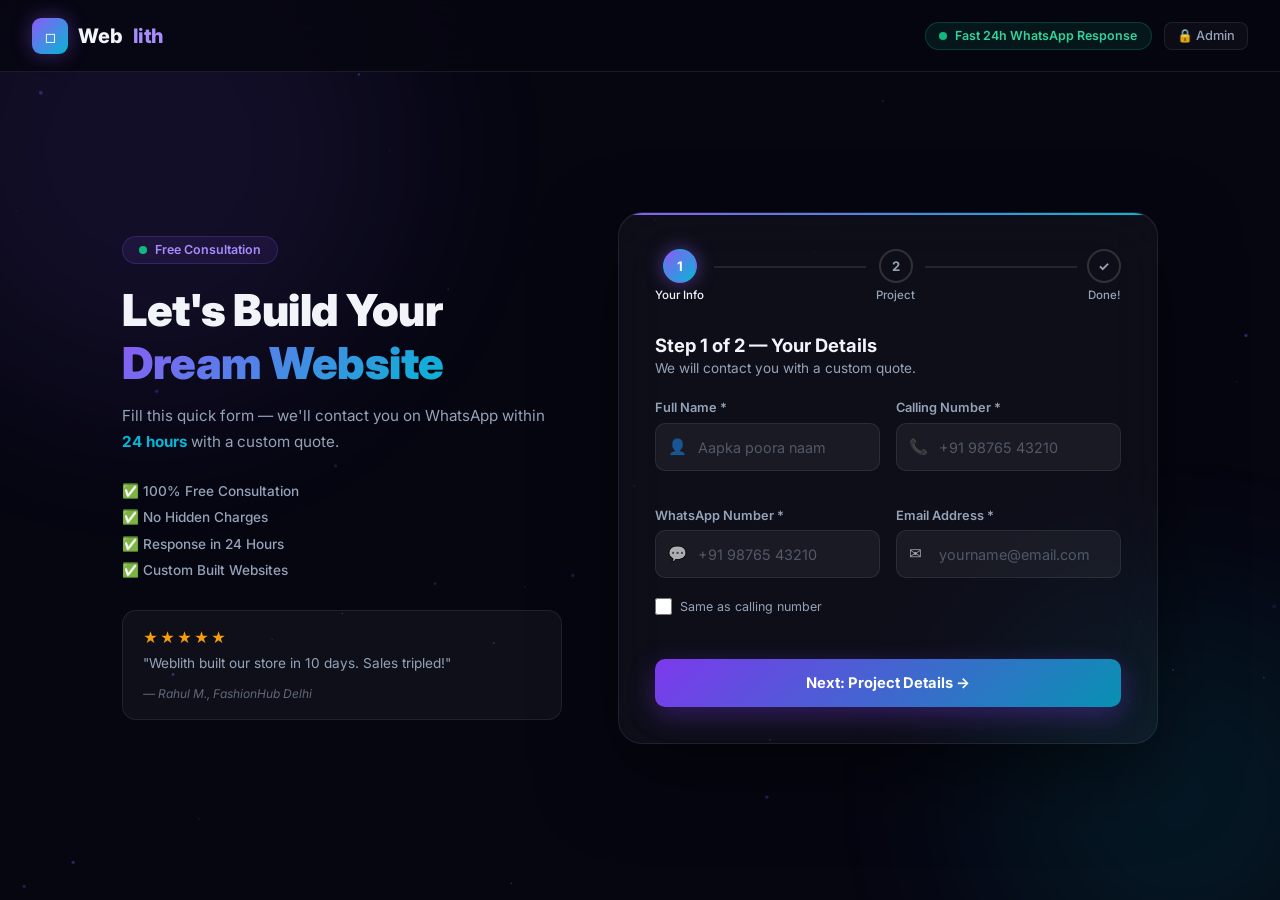
==== commit eeb6ac03: "fix: set clean official Meta Pixel 1462211845727559 code across all pages for Meta Pixel Helper" ====
--- a/index.html
+++ b/index.html
@@ -9,28 +9,21 @@
   <link href="https://fonts.googleapis.com/css2?family=Inter:wght@300;400;500;600;700;800;900&display=swap" rel="stylesheet"/>
   <link rel="stylesheet" href="/form.css"/>
 
-  <!-- Meta Pixel Code -->
+  <!-- Facebook Pixel Code -->
   <script>
-    !function(f,b,e,v,n,t,s)
-    {if(f.fbq)return;n=f.fbq=function(){n.callMethod?
-    n.callMethod.apply(n,arguments):n.queue.push(arguments)};
-    if(!f._fbq)f._fbq=n;n.push=n;n.loaded=!0;n.version='2.0';
-    n.queue=[];t=b.createElement(e);t.async=!0;
-    t.src=v;s=b.getElementsByTagName(e)[0];
-    s.parentNode.insertBefore(t,s)}(window, document,'script',
-    'https://connect.facebook.net/en_US/fbevents.js');
+    !function(f,b,e,v,n,t,s){if(f.fbq)return;n=f.fbq=function(){n.callMethod?
+    n.callMethod.apply(n,arguments):n.queue.push(arguments)};if(!f._fbq)f._fbq=n;
+    n.push=n;n.loaded=!0;n.version='2.0';n.queue=[];t=b.createElement(e);t.async=!0;
+    t.src=v;s=b.getElementsByTagName(e)[0];s.parentNode.insertBefore(t,s)}(window,
+    document,'script','https://connect.facebook.net/en_US/fbevents.js');
+
     fbq('init', '1462211845727559');
-    fbq('init', '1106298835129618');
-    fbq('init', '1483479293829689');
-    fbq('set', 'testEventCode', 'TEST50055');
     fbq('track', 'PageView');
   </script>
   <noscript>
     <img height="1" width="1" style="display:none" src="https://www.facebook.com/tr?id=1462211845727559&ev=PageView&noscript=1" />
-    <img height="1" width="1" style="display:none" src="https://www.facebook.com/tr?id=1106298835129618&ev=PageView&noscript=1" />
-    <img height="1" width="1" style="display:none" src="https://www.facebook.com/tr?id=1483479293829689&ev=PageView&noscript=1" />
   </noscript>
-  <!-- End Meta Pixel Code -->
+  <!-- End Facebook Pixel Code -->
 </head>
 <body>
   <canvas id="bgCanvas"></canvas>
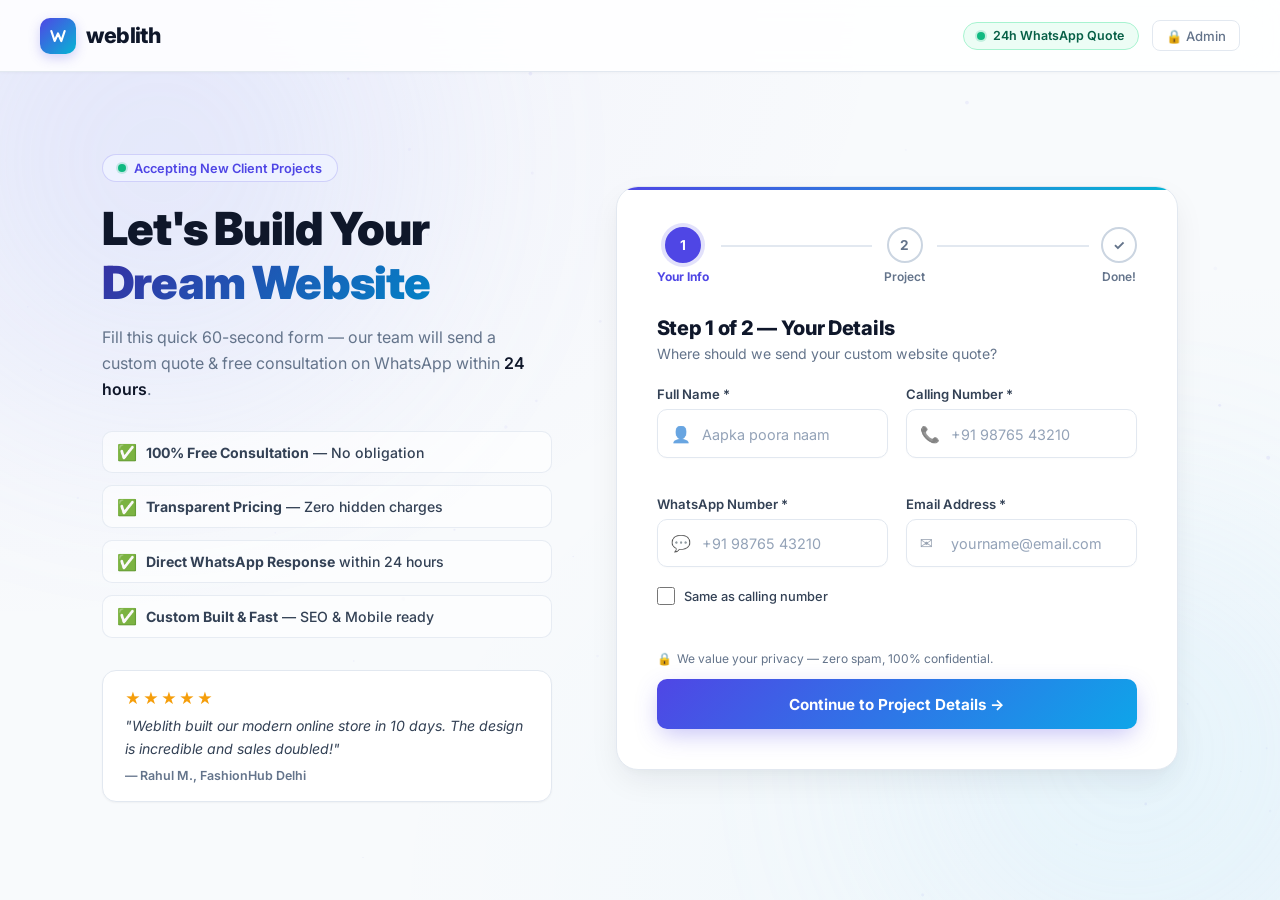
==== commit 69d3735b: "design: unified weblith branding, clean modern light theme, and high-converting lead form improvemen" ====
--- a/index.html
+++ b/index.html
@@ -2,9 +2,9 @@
 <html lang="en">
 <head>
   <meta charset="UTF-8"/>
-  <meta name="viewport" content="width=device-width, initial-scale=1.0"/>
-  <title>Get Free Quote - Weblith</title>
-  <meta name="description" content="Fill our quick 2-step form and get a custom website quote from Weblith within 24 hours."/>
+  <meta name="viewport" content="width=device-width, initial-scale=1.0, maximum-scale=5.0"/>
+  <title>Get Free Quote - weblith</title>
+  <meta name="description" content="Fill our quick 2-step form and get a custom website quote from weblith within 24 hours."/>
   <link rel="preconnect" href="https://fonts.googleapis.com"/>
   <link href="https://fonts.googleapis.com/css2?family=Inter:wght@300;400;500;600;700;800;900&display=swap" rel="stylesheet"/>
   <link rel="stylesheet" href="/form.css"/>
@@ -34,40 +34,59 @@
     <!-- NAV -->
     <nav class="form-nav">
       <a href="/form" class="nav-logo">
-        <div class="logo-box">&#9643;</div>
-        Web<span>lith</span>
+        <div class="logo-box">
+          <svg width="20" height="20" viewBox="0 0 24 24" fill="none" xmlns="http://www.w3.org/2000/svg">
+            <path d="M4 6L8 18L12 9L16 18L20 6" stroke="white" stroke-width="2.6" stroke-linecap="round" stroke-linejoin="round"/>
+          </svg>
+        </div>
+        <span class="logo-text">weblith</span>
       </a>
       <div class="nav-actions">
-        <div class="nav-badge"><span class="live-dot"></span> Fast 24h WhatsApp Response</div>
+        <div class="nav-badge"><span class="live-dot"></span> 24h WhatsApp Quote</div>
         <a href="/admin" class="nav-admin-link" title="Admin Panel">&#128274; Admin</a>
       </div>
     </nav>
 
     <!-- FORM PAGE -->
     <main class="form-main">
+      <!-- LEFT COLUMN -->
       <div class="form-left">
         <div class="form-hero-tag">
-          <span class="live-dot"></span> Free Consultation
+          <span class="live-dot"></span> Accepting New Client Projects
         </div>
         <h1 class="form-title">Let's Build Your <span class="grad-text">Dream Website</span></h1>
-        <p class="form-desc">Fill this quick form — we'll contact you on WhatsApp within <strong>24 hours</strong> with a custom quote.</p>
+        <p class="form-desc">Fill this quick 60-second form — our team will send a custom quote &amp; free consultation on WhatsApp within <strong>24 hours</strong>.</p>
 
         <div class="form-benefits">
-          <div class="benefit-item">&#9989; 100% Free Consultation</div>
-          <div class="benefit-item">&#9989; No Hidden Charges</div>
-          <div class="benefit-item">&#9989; Response in 24 Hours</div>
-          <div class="benefit-item">&#9989; Custom Built Websites</div>
+          <div class="benefit-item">
+            <span class="icon">&#9989;</span>
+            <span><strong>100% Free Consultation</strong> &mdash; No obligation</span>
+          </div>
+          <div class="benefit-item">
+            <span class="icon">&#9989;</span>
+            <span><strong>Transparent Pricing</strong> &mdash; Zero hidden charges</span>
+          </div>
+          <div class="benefit-item">
+            <span class="icon">&#9989;</span>
+            <span><strong>Direct WhatsApp Response</strong> within 24 hours</span>
+          </div>
+          <div class="benefit-item">
+            <span class="icon">&#9989;</span>
+            <span><strong>Custom Built &amp; Fast</strong> &mdash; SEO &amp; Mobile ready</span>
+          </div>
         </div>
 
         <div class="mini-testimonial">
           <div class="mini-stars">&#9733;&#9733;&#9733;&#9733;&#9733;</div>
-          <p>"Weblith built our store in 10 days. Sales tripled!"</p>
-          <span>— Rahul M., FashionHub Delhi</span>
+          <p>"Weblith built our modern online store in 10 days. The design is incredible and sales doubled!"</p>
+          <span>&mdash; Rahul M., FashionHub Delhi</span>
         </div>
       </div>
 
+      <!-- RIGHT COLUMN (FORM) -->
       <div class="form-right">
         <div class="form-card" id="formCard">
+          
           <!-- STEP INDICATORS -->
           <div class="step-indicators">
             <div class="step-indicator active" id="sdot1">
@@ -87,8 +106,9 @@
           <div class="form-step active" id="step1">
             <div class="step-header">
               <h2 class="step-title">Step 1 of 2 &mdash; Your Details</h2>
-              <p class="step-desc">We will contact you with a custom quote.</p>
-            </div>
+              <p class="step-desc">Where should we send your custom website quote?</p>
+            </div>
+            
             <div class="field-group">
               <div class="field">
                 <label class="field-label" for="inp-name">Full Name *</label>
@@ -98,6 +118,7 @@
                 </div>
                 <span class="field-error" id="err-name"></span>
               </div>
+              
               <div class="field">
                 <label class="field-label" for="inp-phone">Calling Number *</label>
                 <div class="input-wrapper">
@@ -107,11 +128,12 @@
                 <span class="field-error" id="err-phone"></span>
               </div>
             </div>
+
             <div class="field-group">
               <div class="field">
                 <label class="field-label" for="inp-wa">WhatsApp Number *</label>
                 <div class="input-wrapper">
-                  <span class="input-icon">&#128172;</span>
+                  <span class="input-icon" style="color:#25d366;">&#128172;</span>
                   <input class="input" type="tel" id="inp-wa" placeholder="+91 98765 43210" inputmode="tel" autocomplete="tel" required/>
                 </div>
                 <div class="same-row">
@@ -120,6 +142,7 @@
                 </div>
                 <span class="field-error" id="err-wa"></span>
               </div>
+
               <div class="field">
                 <label class="field-label" for="inp-email">Email Address *</label>
                 <div class="input-wrapper">
@@ -129,8 +152,14 @@
                 <span class="field-error" id="err-email"></span>
               </div>
             </div>
+
+            <div class="form-privacy-note">
+              <span>&#128274;</span>
+              <span>We value your privacy &mdash; zero spam, 100% confidential.</span>
+            </div>
+
             <button class="btn-primary" onclick="goToStep2()">
-              Next: Project Details &#8594;
+              Continue to Project Details &#8594;
             </button>
           </div>
 
@@ -138,62 +167,68 @@
           <div class="form-step" id="step2">
             <div class="step-header">
               <h2 class="step-title">Step 2 of 2 &mdash; Project Details</h2>
-              <p class="step-desc">Help us understand what you need.</p>
-            </div>
+              <p class="step-desc">Help us understand your requirements to prepare the quote.</p>
+            </div>
+            
             <div class="field">
               <label class="field-label">Website Type *</label>
               <div class="website-types" id="typeGroup">
                 <div class="type-card" onclick="selectType(this)" data-value="Business Website">
                   <div class="type-emoji">&#127970;</div>
                   <div class="type-name">Business Website</div>
-                  <div class="type-desc">Professional brand presence</div>
+                  <div class="type-desc">Professional brand presence &amp; leads</div>
                 </div>
                 <div class="type-card" onclick="selectType(this)" data-value="Portfolio">
                   <div class="type-emoji">&#127912;</div>
                   <div class="type-name">Portfolio</div>
-                  <div class="type-desc">Showcase your work</div>
+                  <div class="type-desc">Showcase your personal work &amp; brand</div>
                 </div>
                 <div class="type-card" onclick="selectType(this)" data-value="Dynamic Website">
                   <div class="type-emoji">&#9889;</div>
-                  <div class="type-name">Dynamic Website</div>
-                  <div class="type-desc">Custom features and CMS</div>
+                  <div class="type-name">Dynamic Web App</div>
+                  <div class="type-desc">Custom features, CMS &amp; portal</div>
                 </div>
                 <div class="type-card" onclick="selectType(this)" data-value="E-commerce">
                   <div class="type-emoji">&#128717;</div>
-                  <div class="type-name">E-commerce</div>
-                  <div class="type-desc">Online store and payments</div>
+                  <div class="type-name">E-Commerce Store</div>
+                  <div class="type-desc">Online store, checkout &amp; payments</div>
                 </div>
               </div>
               <span class="field-error" id="err-type"></span>
             </div>
+
             <div class="field">
-              <label class="field-label" for="inp-budget">Maximum Budget *</label>
+              <label class="field-label" for="inp-budget">Approximate Budget *</label>
               <div class="budget-wrap">
                 <div class="input-wrapper">
-                  <span class="input-icon" style="color:#06b6d4;font-weight:700;font-size:1.1rem;">&#8377;</span>
-                  <input class="input" type="text" id="inp-budget" placeholder="e.g. 15000 or 5,000 - 15,000" inputmode="text"/>
+                  <span class="input-icon" style="color:var(--primary);font-weight:700;font-size:1.15rem;">&#8377;</span>
+                  <input class="input" type="text" id="inp-budget" placeholder="e.g. 15,000 or 25,000 - 50,000" inputmode="text"/>
                 </div>
                 <div class="chips">
-                  <button type="button" class="chip" onclick="setBudget(this,'Under Rs.5,000')">Under 5K</button>
-                  <button type="button" class="chip" onclick="setBudget(this,'Rs.5,000 - Rs.15,000')">5K-15K</button>
-                  <button type="button" class="chip" onclick="setBudget(this,'Rs.15,000 - Rs.30,000')">15K-30K</button>
-                  <button type="button" class="chip" onclick="setBudget(this,'Rs.30,000 - Rs.60,000')">30K-60K</button>
-                  <button type="button" class="chip" onclick="setBudget(this,'Rs.60,000+')">60K+</button>
+                  <button type="button" class="chip" onclick="setBudget(this,'Under Rs.10,000')">Under 10K</button>
+                  <button type="button" class="chip" onclick="setBudget(this,'Rs.10,000 - Rs.25,000')">10K - 25K</button>
+                  <button type="button" class="chip" onclick="setBudget(this,'Rs.25,000 - Rs.50,000')">25K - 50K</button>
+                  <button type="button" class="chip" onclick="setBudget(this,'Rs.50,000 - Rs.1,00,000')">50K - 1 Lakh</button>
+                  <button type="button" class="chip" onclick="setBudget(this,'Rs.1,00,000+')">1 Lakh+</button>
                 </div>
               </div>
               <span class="field-error" id="err-budget"></span>
             </div>
+
             <div class="field">
-              <label class="field-label" for="inp-msg">About Your Business <span class="opt-tag">Optional</span></label>
-              <textarea class="input textarea" id="inp-msg" placeholder="E.g. I run a clothing store in Delhi and want to sell online..." rows="3"></textarea>
-            </div>
+              <label class="field-label" for="inp-msg">About Your Project <span class="opt-tag">Optional</span></label>
+              <textarea class="input textarea" id="inp-msg" placeholder="Tell us about your business, features needed, or link reference websites..." rows="3"></textarea>
+            </div>
+
             <div class="btn-row">
               <button class="btn-secondary" onclick="goToStep1()">&#8592; Back</button>
               <button class="btn-primary" id="submitBtn" onclick="submitForm()">
-                <span id="submitBtnText">Submit &amp; Get Quote &#10148;</span>
+                <span id="submitBtnText">Get Free Custom Quote &#10148;</span>
                 <span id="submitLoader" style="display:none;" class="ldots"><span></span><span></span><span></span></span>
               </button>
             </div>
+
+            <p class="form-guarantee">&#9889; Takes only 60 seconds &bull; 100% Free consultation &bull; No spam</p>
           </div>
 
           <!-- SUCCESS -->
@@ -201,12 +236,20 @@
             <div class="success-wrap">
               <div class="success-emoji">&#127881;</div>
               <h2 class="success-title">You're All Set!</h2>
-              <p class="success-msg">We have received your request and will contact you within <strong>24 hours</strong> on your WhatsApp.</p>
+              <p class="success-msg">We have received your details and will analyze your requirements. Expect your custom quote on WhatsApp within <strong>24 hours</strong>.</p>
+              
               <div class="success-box" id="successDetails"></div>
-              <p style="font-size:0.82rem;color:var(--muted);margin-top:1.25rem;">&#128172; Our team will reach out directly on your WhatsApp number.</p>
-              <button class="btn-primary" onclick="resetForm()" style="margin-top:1rem;">Submit Another Request</button>
-            </div>
-          </div>
+
+              <a href="https://wa.me/919876543210?text=Hi%20Weblith,%20I%20just%20submitted%20a%20website%20quote%20request!" target="_blank" rel="noopener" class="success-wa-action" id="successWaBtn">
+                &#128172; Chat on WhatsApp Directly
+              </a>
+
+              <button class="btn-secondary" onclick="resetForm()" style="margin-top:1rem;width:100%;max-width:400px;">
+                Submit Another Request
+              </button>
+            </div>
+          </div>
+
         </div>
       </div>
     </main>
--- a/form.css
+++ b/form.css
@@ -1,19 +1,45 @@
 *, *::before, *::after { box-sizing: border-box; margin: 0; padding: 0; }
+
 :root {
-  --bg: #060611;
-  --border: rgba(255, 255, 255, 0.08);
-  --border-focus: rgba(139, 92, 246, 0.45);
-  --text: #f1f5f9;
-  --muted: #94a3b8;
-  --purple: #8b5cf6;
-  --purple-l: #a78bfa;
-  --cyan: #06b6d4;
+  /* LIGHT, HIGH-CONVERTING DESIGN SYSTEM */
+  --bg: #f8fafc;
+  --bg-gradient: radial-gradient(100% 80% at 50% 0%, #ffffff 0%, #f1f5f9 60%, #e2e8f0 100%);
+  --surface: #ffffff;
+  --surface-alt: #f8fafc;
+  --surface-hover: #f1f5f9;
+  --border: #e2e8f0;
+  --border-strong: #cbd5e1;
+  --border-focus: #4f46e5;
+  
+  --text: #0f172a;
+  --text-secondary: #334155;
+  --muted: #64748b;
+  --muted-light: #94a3b8;
+  
+  --primary: #4f46e5;
+  --primary-hover: #4338ca;
+  --primary-light: #eef2ff;
+  --primary-glow: rgba(79, 70, 229, 0.16);
+  
+  --cyan: #0284c7;
+  --cyan-light: #e0f2fe;
   --success: #10b981;
-  --error: #f43f5e;
+  --success-light: #ecfdf5;
+  --success-border: #a7f3d0;
+  --error: #ef4444;
   --whatsapp: #25d366;
-  --grad: linear-gradient(135deg, #8b5cf6, #06b6d4);
-  --grad-btn: linear-gradient(135deg, #7c3aed, #0891b2);
-  --r: 14px;
+  
+  --grad: linear-gradient(135deg, #4f46e5 0%, #06b6d4 100%);
+  --grad-btn: linear-gradient(135deg, #4f46e5 0%, #0ea5e9 100%);
+  --grad-text: linear-gradient(135deg, #3730a3 0%, #0284c7 100%);
+  
+  --shadow-sm: 0 1px 2px 0 rgba(0, 0, 0, 0.04);
+  --shadow-md: 0 4px 6px -1px rgba(0, 0, 0, 0.05), 0 2px 4px -2px rgba(0, 0, 0, 0.03);
+  --shadow-card: 0 12px 32px -4px rgba(15, 23, 42, 0.08), 0 4px 12px -2px rgba(15, 23, 42, 0.03);
+  --shadow-btn: 0 8px 24px -4px rgba(79, 70, 229, 0.35);
+  --shadow-btn-hover: 0 12px 28px -2px rgba(79, 70, 229, 0.45);
+  
+  --r: 16px;
   --r-sm: 10px;
 }
 
@@ -24,46 +50,50 @@
 }
 
 body {
-  font-family: 'Inter', system-ui, -apple-system, sans-serif;
+  font-family: 'Inter', system-ui, -apple-system, BlinkMacSystemFont, "Segoe UI", Roboto, sans-serif;
   background: var(--bg);
+  background-image: radial-gradient(at 0% 0%, rgba(79, 70, 229, 0.05) 0px, transparent 50%),
+                    radial-gradient(at 100% 100%, rgba(14, 165, 233, 0.05) 0px, transparent 50%);
   color: var(--text);
   min-height: 100vh;
   overflow-x: hidden;
   position: relative;
-}
-
-/* BACKGROUND CANVAS & GLOW ORBS */
+  -webkit-font-smoothing: antialiased;
+}
+
+/* SUBTLE BACKGROUND CANVAS & SOFT GLOW ORBS */
 #bgCanvas {
   position: fixed;
   top: 0; left: 0;
   width: 100%; height: 100%;
   z-index: 0;
   pointer-events: none;
+  opacity: 0.6;
 }
 
 .orb {
   position: fixed;
   border-radius: 50%;
-  filter: blur(90px);
-  opacity: 0.1;
+  filter: blur(120px);
+  opacity: 0.18;
   z-index: 0;
   pointer-events: none;
 }
 .orb-1 {
-  width: 500px; height: 500px;
-  background: var(--purple);
-  top: -100px; left: -100px;
-  animation: fO 8s ease-in-out infinite;
+  width: 480px; height: 480px;
+  background: #a5b4fc;
+  top: -80px; left: -80px;
+  animation: floatOrb 10s ease-in-out infinite alternate;
 }
 .orb-2 {
-  width: 400px; height: 400px;
-  background: var(--cyan);
-  bottom: -100px; right: -100px;
-  animation: fO 10s ease-in-out infinite reverse;
-}
-@keyframes fO {
-  0%, 100% { transform: translateY(0); }
-  50% { transform: translateY(-20px); }
+  width: 420px; height: 420px;
+  background: #bae6fd;
+  bottom: -60px; right: -60px;
+  animation: floatOrb 12s ease-in-out infinite alternate-reverse;
+}
+@keyframes floatOrb {
+  0% { transform: translate(0, 0) scale(1); }
+  100% { transform: translate(30px, -25px) scale(1.08); }
 }
 
 .page-wrap {
@@ -81,30 +111,56 @@
   display: flex;
   align-items: center;
   justify-content: space-between;
-  padding: 1.1rem 2rem;
-  background: rgba(6, 6, 17, 0.85);
-  backdrop-filter: blur(20px);
-  -webkit-backdrop-filter: blur(20px);
+  padding: 1.1rem 2.5rem;
+  background: rgba(255, 255, 255, 0.85);
+  backdrop-filter: blur(16px);
+  -webkit-backdrop-filter: blur(16px);
   border-bottom: 1px solid var(--border);
   position: sticky;
   top: 0;
   z-index: 100;
-  transition: padding 0.25s ease;
+  box-shadow: 0 1px 3px 0 rgba(0, 0, 0, 0.03);
+}
+
+.nav-logo {
+  display: flex;
+  align-items: center;
+  gap: 0.65rem;
+  text-decoration: none;
+}
+
+.logo-box {
+  width: 36px; height: 36px;
+  background: var(--grad);
+  border-radius: 10px;
+  display: flex; align-items: center; justify-content: center;
+  box-shadow: 0 4px 12px rgba(79, 70, 229, 0.25);
+  flex-shrink: 0;
+  transition: transform 0.2s ease;
+}
+.nav-logo:hover .logo-box { transform: scale(1.04); }
+
+.logo-text {
+  font-size: 1.35rem;
+  font-weight: 800;
+  color: var(--text);
+  letter-spacing: -0.6px;
+  line-height: 1;
 }
 
 .nav-actions {
   display: flex;
   align-items: center;
-  gap: 0.75rem;
+  gap: 0.85rem;
 }
 
 .nav-badge {
   display: inline-flex;
   align-items: center;
   gap: 0.5rem;
-  background: rgba(16, 185, 129, 0.1);
-  border: 1px solid rgba(16, 185, 129, 0.25);
-  color: #34d399;
+  background: var(--success-light);
+  border: 1px solid var(--success-border);
+  color: #065f46;
   font-size: 0.78rem;
   font-weight: 600;
   padding: 0.35rem 0.85rem;
@@ -112,60 +168,39 @@
   white-space: nowrap;
 }
 
-.nav-admin-link {
-  display: inline-flex;
-  align-items: center;
-  gap: 0.35rem;
-  color: var(--muted);
-  text-decoration: none;
-  font-size: 0.8rem;
-  font-weight: 500;
-  padding: 0.35rem 0.75rem;
-  border-radius: 8px;
-  border: 1px solid var(--border);
-  background: rgba(255, 255, 255, 0.03);
-  transition: all 0.2s;
-  white-space: nowrap;
-}
-.nav-admin-link:hover {
-  color: var(--text);
-  border-color: rgba(255, 255, 255, 0.2);
-  background: rgba(255, 255, 255, 0.08);
-}
-
-.nav-logo {
-  display: flex;
-  align-items: center;
-  gap: 0.65rem;
-  font-size: 1.25rem;
-  font-weight: 800;
-  color: var(--text);
-  text-decoration: none;
-  letter-spacing: -0.4px;
-}
-.nav-logo span { color: var(--purple-l); }
-
-.logo-box {
-  width: 36px; height: 36px;
-  background: var(--grad);
-  border-radius: 9px;
-  display: flex; align-items: center; justify-content: center;
-  font-size: 1.15rem;
-  box-shadow: 0 0 20px rgba(139, 92, 246, 0.4);
-  flex-shrink: 0;
-}
-
 .live-dot {
   width: 8px; height: 8px;
   background: var(--success);
   border-radius: 50%;
   display: inline-block;
-  animation: pDot 1.5s ease-in-out infinite;
+  animation: pulseDot 1.8s ease-in-out infinite;
   flex-shrink: 0;
-}
-@keyframes pDot {
+  box-shadow: 0 0 0 2px rgba(16, 185, 129, 0.2);
+}
+@keyframes pulseDot {
   0%, 100% { transform: scale(1); opacity: 1; }
-  50% { transform: scale(1.5); opacity: 0.6; }
+  50% { transform: scale(1.4); opacity: 0.7; }
+}
+
+.nav-admin-link {
+  display: inline-flex;
+  align-items: center;
+  gap: 0.35rem;
+  color: var(--muted);
+  text-decoration: none;
+  font-size: 0.82rem;
+  font-weight: 500;
+  padding: 0.4rem 0.8rem;
+  border-radius: 8px;
+  border: 1px solid var(--border);
+  background: var(--surface);
+  transition: all 0.2s;
+  white-space: nowrap;
+}
+.nav-admin-link:hover {
+  color: var(--text);
+  border-color: var(--border-strong);
+  background: var(--surface-hover);
 }
 
 /* ==========================================================================
@@ -175,49 +210,52 @@
   flex: 1;
   display: flex;
   align-items: center;
-  gap: 3.5rem;
-  max-width: 1100px;
+  gap: 4rem;
+  max-width: 1140px;
   margin: 0 auto;
-  padding: 3rem 2rem 4rem;
+  padding: 3.5rem 2rem 4.5rem;
   width: 100%;
 }
 
 .form-left {
   flex: 1;
-  min-width: 280px;
-  max-width: 440px;
+  min-width: 300px;
+  max-width: 460px;
 }
 
 .form-right {
-  flex: 1.2;
-  min-width: 320px;
-}
-
-/* LEFT PANEL CONTENT */
+  flex: 1.25;
+  min-width: 340px;
+}
+
+/* ==========================================================================
+   LEFT COLUMN (TRUST & CONVERSION PROOF)
+   ========================================================================== */
 .form-hero-tag {
   display: inline-flex;
   align-items: center;
   gap: 0.5rem;
-  background: rgba(139, 92, 246, 0.1);
-  border: 1px solid rgba(139, 92, 246, 0.22);
-  color: var(--purple-l);
-  padding: 0.35rem 1rem;
+  background: var(--primary-light);
+  border: 1px solid rgba(79, 70, 229, 0.2);
+  color: var(--primary);
+  padding: 0.35rem 0.95rem;
   border-radius: 100px;
-  font-size: 0.78rem;
+  font-size: 0.8rem;
   font-weight: 600;
   margin-bottom: 1.25rem;
 }
 
 .form-title {
-  font-size: clamp(1.85rem, 4.5vw, 2.75rem);
+  font-size: clamp(2rem, 4.5vw, 2.85rem);
   font-weight: 900;
-  line-height: 1.2;
-  letter-spacing: -0.5px;
+  line-height: 1.18;
+  letter-spacing: -0.8px;
+  color: var(--text);
   margin-bottom: 0.85rem;
 }
 
 .grad-text {
-  background: var(--grad);
+  background: var(--grad-text);
   -webkit-background-clip: text;
   -webkit-text-fill-color: transparent;
   background-clip: text;
@@ -225,59 +263,89 @@
 
 .form-desc {
   color: var(--muted);
-  font-size: 0.95rem;
-  line-height: 1.7;
+  font-size: 1rem;
+  line-height: 1.65;
   margin-bottom: 1.75rem;
 }
-.form-desc strong { color: var(--cyan); }
+.form-desc strong {
+  color: var(--text);
+  font-weight: 600;
+}
 
 .form-benefits {
-  display: flex;
-  flex-direction: column;
-  gap: 0.65rem;
+  display: grid;
+  grid-template-columns: 1fr;
+  gap: 0.75rem;
   margin-bottom: 2rem;
 }
 
 .benefit-item {
-  font-size: 0.85rem;
-  color: var(--muted);
+  font-size: 0.88rem;
+  color: var(--text-secondary);
   font-weight: 500;
   display: flex;
   align-items: center;
-  gap: 0.4rem;
+  gap: 0.6rem;
+  background: rgba(255, 255, 255, 0.6);
+  border: 1px solid rgba(226, 232, 240, 0.8);
+  padding: 0.65rem 0.85rem;
+  border-radius: 10px;
+}
+.benefit-item span.icon {
+  font-size: 1rem;
+  flex-shrink: 0;
 }
 
 .mini-testimonial {
-  background: rgba(255, 255, 255, 0.04);
+  background: var(--surface);
   border: 1px solid var(--border);
   border-radius: 14px;
-  padding: 1.1rem 1.25rem;
-}
-.mini-stars { color: #f59e0b; font-size: 0.9rem; margin-bottom: 0.45rem; letter-spacing: 2px; }
-.mini-testimonial p { font-size: 0.85rem; color: var(--muted); line-height: 1.6; margin-bottom: 0.45rem; }
-.mini-testimonial span { font-size: 0.75rem; color: rgba(148, 163, 184, 0.6); font-style: italic; }
+  padding: 1.15rem 1.35rem;
+  box-shadow: var(--shadow-sm);
+  position: relative;
+}
+.mini-stars {
+  color: #f59e0b;
+  font-size: 0.95rem;
+  margin-bottom: 0.45rem;
+  letter-spacing: 2px;
+}
+.mini-testimonial p {
+  font-size: 0.88rem;
+  color: var(--text-secondary);
+  line-height: 1.6;
+  margin-bottom: 0.45rem;
+  font-style: italic;
+}
+.mini-testimonial span {
+  font-size: 0.78rem;
+  color: var(--muted);
+  font-weight: 600;
+  display: block;
+}
 
 /* ==========================================================================
-   FORM CARD
+   FORM CARD (ELEVATED & CLEAN)
    ========================================================================== */
 .form-card {
-  background: rgba(255, 255, 255, 0.035);
-  backdrop-filter: blur(30px);
-  -webkit-backdrop-filter: blur(30px);
+  background: var(--surface);
   border: 1px solid var(--border);
-  border-radius: 24px;
-  padding: 2.25rem;
-  box-shadow: 0 30px 80px rgba(0, 0, 0, 0.5), inset 0 1px 0 rgba(255, 255, 255, 0.05);
+  border-radius: 22px;
+  padding: 2.5rem;
+  box-shadow: var(--shadow-card);
   position: relative;
   overflow: hidden;
-  transition: padding 0.25s ease;
+  transition: all 0.3s ease;
 }
 .form-card::before {
-  content: ''; position: absolute; top: 0; left: 0; right: 0; height: 2px;
+  content: '';
+  position: absolute;
+  top: 0; left: 0; right: 0;
+  height: 3px;
   background: var(--grad);
 }
 
-/* STEP INDICATORS */
+/* STEP PROGRESS BAR */
 .step-indicators {
   display: flex;
   align-items: center;
@@ -289,109 +357,151 @@
   display: flex;
   flex-direction: column;
   align-items: center;
-  gap: 0.35rem;
-  font-size: 0.72rem;
-  color: var(--muted);
-  font-weight: 500;
+  gap: 0.4rem;
+  font-size: 0.75rem;
+  color: var(--muted);
+  font-weight: 600;
   white-space: nowrap;
 }
 
 .step-dot {
-  width: 34px; height: 34px;
+  width: 36px; height: 36px;
   border-radius: 50%;
-  border: 2px solid rgba(255, 255, 255, 0.14);
+  border: 2px solid var(--border-strong);
+  background: var(--surface);
+  color: var(--muted);
   display: flex; align-items: center; justify-content: center;
-  font-size: 0.82rem; font-weight: 700;
+  font-size: 0.85rem; font-weight: 700;
   transition: all 0.35s ease;
 }
 
 .step-indicator.active .step-dot {
-  background: var(--grad);
+  background: var(--primary);
   color: white;
-  border-color: transparent;
-  box-shadow: 0 0 18px rgba(139, 92, 246, 0.5);
-}
-.step-indicator.active span, .step-indicator.completed span { color: var(--text); }
-.step-indicator.completed .step-dot { background: var(--success); color: white; border-color: transparent; }
+  border-color: var(--primary);
+  box-shadow: 0 0 0 4px var(--primary-glow);
+}
+.step-indicator.active span {
+  color: var(--primary);
+  font-weight: 700;
+}
+
+.step-indicator.completed .step-dot {
+  background: var(--success);
+  color: white;
+  border-color: var(--success);
+}
+.step-indicator.completed span {
+  color: var(--text-secondary);
+}
 
 .step-line {
   flex: 1;
   height: 2px;
-  background: rgba(255, 255, 255, 0.09);
-  margin: 0 0.6rem;
-  margin-bottom: 1.1rem;
+  background: var(--border);
+  margin: 0 0.75rem;
+  margin-bottom: 1.25rem;
   min-width: 32px;
   transition: background 0.4s ease;
 }
-.step-line.completed { background: var(--success); }
-
-/* STEP CONTENT */
+.step-line.completed {
+  background: var(--success);
+}
+
+/* STEP HEADER */
 .form-step { display: none; animation: fadeUp 0.35s ease; }
 .form-step.active { display: block; }
 @keyframes fadeUp {
-  from { opacity: 0; transform: translateY(10px); }
+  from { opacity: 0; transform: translateY(8px); }
   to { opacity: 1; transform: translateY(0); }
 }
 
 .step-header { margin-bottom: 1.5rem; }
-.step-title { font-size: 1.15rem; font-weight: 700; margin-bottom: 0.25rem; }
-.step-desc { font-size: 0.85rem; color: var(--muted); }
+.step-title {
+  font-size: 1.25rem;
+  font-weight: 800;
+  color: var(--text);
+  margin-bottom: 0.3rem;
+  letter-spacing: -0.3px;
+}
+.step-desc {
+  font-size: 0.88rem;
+  color: var(--muted);
+}
 
 /* FORM FIELDS */
 .field-group {
   display: grid;
   grid-template-columns: 1fr 1fr;
-  gap: 1rem;
-  margin-bottom: 0.85rem;
+  gap: 1.1rem;
+  margin-bottom: 0.95rem;
 }
 .field {
   display: flex;
   flex-direction: column;
   gap: 0.45rem;
-  margin-bottom: 0.85rem;
+  margin-bottom: 0.95rem;
 }
 .field-group .field { margin-bottom: 0; }
 
 .field-label {
-  font-size: 0.8rem;
+  font-size: 0.82rem;
   font-weight: 600;
-  color: var(--muted);
+  color: var(--text-secondary);
   display: flex;
   align-items: center;
 }
 .opt-tag {
-  background: rgba(255, 255, 255, 0.07);
-  color: var(--muted);
-  font-size: 0.68rem;
-  padding: 0.12rem 0.45rem;
+  background: var(--surface-hover);
+  color: var(--muted);
+  font-size: 0.7rem;
+  padding: 0.15rem 0.5rem;
   border-radius: 4px;
-  font-weight: 400;
-  margin-left: 0.35rem;
-}
-
-.input-wrapper { position: relative; display: flex; align-items: center; }
-.input-icon { position: absolute; left: 13px; font-size: 0.95rem; pointer-events: none; opacity: 0.65; }
+  font-weight: 500;
+  margin-left: 0.4rem;
+}
+
+.input-wrapper {
+  position: relative;
+  display: flex;
+  align-items: center;
+}
+.input-icon {
+  position: absolute;
+  left: 14px;
+  font-size: 1rem;
+  pointer-events: none;
+  opacity: 0.65;
+  color: var(--muted);
+}
 
 .input {
   width: 100%;
-  background: rgba(255, 255, 255, 0.05);
-  border: 1px solid var(--border);
+  background: #ffffff;
+  border: 1.5px solid var(--border);
   border-radius: var(--r-sm);
   color: var(--text);
   font-family: inherit;
-  font-size: 16px; /* Essential: prevents iOS Safari from auto-zooming! */
-  padding: 0.82rem 1rem 0.82rem 2.65rem;
+  font-size: 16px; /* Prevents auto zoom in iOS */
+  padding: 0.82rem 1rem 0.82rem 2.75rem;
   min-height: 48px;
   outline: none;
-  transition: all 0.25s ease;
-}
-.input::placeholder { color: rgba(148, 163, 184, 0.45); font-size: 0.9rem; }
+  transition: all 0.2s ease;
+  box-shadow: 0 1px 2px 0 rgba(0, 0, 0, 0.02);
+}
+.input::placeholder {
+  color: #94a3b8;
+  font-size: 0.9rem;
+}
 .input:focus {
-  border-color: var(--purple);
-  background: rgba(139, 92, 246, 0.07);
-  box-shadow: 0 0 0 3px rgba(139, 92, 246, 0.14);
-}
-.input.error { border-color: var(--error); }
+  border-color: var(--primary);
+  background: #ffffff;
+  box-shadow: 0 0 0 3.5px var(--primary-glow);
+}
+.input.error {
+  border-color: var(--error);
+  box-shadow: 0 0 0 3px rgba(239, 68, 68, 0.12);
+}
 
 .textarea {
   resize: vertical;
@@ -402,86 +512,122 @@
 }
 
 .field-error {
-  font-size: 0.72rem;
+  font-size: 0.75rem;
   color: var(--error);
   min-height: 1rem;
   display: block;
+  font-weight: 500;
 }
 
 .same-row {
   display: flex;
   align-items: center;
-  gap: 0.5rem;
+  gap: 0.55rem;
   margin-top: 0.35rem;
   min-height: 32px;
 }
 .checkbox {
-  width: 17px; height: 17px;
-  accent-color: var(--purple);
+  width: 18px; height: 18px;
+  accent-color: var(--primary);
   cursor: pointer;
+  border-radius: 4px;
 }
 .checkbox-label {
-  font-size: 0.78rem;
-  color: var(--muted);
+  font-size: 0.8rem;
+  color: var(--text-secondary);
   cursor: pointer;
   user-select: none;
-}
-
-/* WEBSITE TYPES */
+  font-weight: 500;
+}
+
+.form-privacy-note {
+  font-size: 0.75rem;
+  color: var(--muted);
+  display: flex;
+  align-items: center;
+  gap: 0.35rem;
+  margin-top: 0.4rem;
+  margin-bottom: 0.85rem;
+}
+
+/* WEBSITE TYPES GRID */
 .website-types {
   display: grid;
   grid-template-columns: repeat(4, 1fr);
-  gap: 0.7rem;
+  gap: 0.75rem;
   margin-top: 0.3rem;
-  margin-bottom: 0.3rem;
+  margin-bottom: 0.4rem;
 }
 
 .type-card {
-  background: rgba(255, 255, 255, 0.04);
-  border: 2px solid var(--border);
-  border-radius: 13px;
-  padding: 0.9rem 0.5rem;
+  background: var(--surface);
+  border: 1.5px solid var(--border);
+  border-radius: 12px;
+  padding: 0.95rem 0.5rem;
   text-align: center;
   cursor: pointer;
   transition: all 0.25s ease;
   user-select: none;
+  box-shadow: var(--shadow-sm);
 }
 .type-card:hover {
-  border-color: var(--purple);
-  background: rgba(139, 92, 246, 0.08);
+  border-color: var(--primary);
+  background: var(--primary-light);
   transform: translateY(-2px);
+  box-shadow: 0 4px 12px rgba(79, 70, 229, 0.12);
 }
 .type-card.selected {
-  border-color: var(--purple);
-  background: rgba(139, 92, 246, 0.15);
-  box-shadow: 0 0 18px rgba(139, 92, 246, 0.25);
-}
-.type-emoji { font-size: 1.5rem; margin-bottom: 0.35rem; }
-.type-name { font-size: 0.76rem; font-weight: 700; margin-bottom: 0.15rem; }
-.type-desc { font-size: 0.65rem; color: var(--muted); line-height: 1.35; }
-
-/* BUDGET */
-.budget-wrap { display: flex; flex-direction: column; gap: 0.55rem; }
+  border-color: var(--primary);
+  background: var(--primary-light);
+  box-shadow: 0 0 0 2px var(--primary), 0 4px 12px rgba(79, 70, 229, 0.15);
+}
+.type-emoji {
+  font-size: 1.55rem;
+  margin-bottom: 0.35rem;
+}
+.type-name {
+  font-size: 0.78rem;
+  font-weight: 700;
+  color: var(--text);
+  margin-bottom: 0.2rem;
+}
+.type-desc {
+  font-size: 0.67rem;
+  color: var(--muted);
+  line-height: 1.35;
+}
+
+/* BUDGET SELECTION */
+.budget-wrap { display: flex; flex-direction: column; gap: 0.6rem; }
 .chips { display: flex; flex-wrap: wrap; gap: 0.45rem; }
 .chip {
-  background: rgba(255, 255, 255, 0.05);
+  background: var(--surface-hover);
   border: 1px solid var(--border);
-  color: var(--muted);
+  color: var(--text-secondary);
   border-radius: 100px;
-  padding: 0.38rem 0.8rem;
-  font-size: 0.75rem;
+  padding: 0.4rem 0.85rem;
+  font-size: 0.76rem;
   font-weight: 600;
   cursor: pointer;
   transition: all 0.2s;
   font-family: inherit;
-  min-height: 34px;
+  min-height: 36px;
   display: inline-flex;
   align-items: center;
   justify-content: center;
   user-select: none;
 }
-.chip:hover { border-color: var(--cyan); color: var(--cyan); background: rgba(6, 182, 212, 0.08); }
-.chip.active { background: rgba(6, 182, 212, 0.15); border-color: var(--cyan); color: var(--cyan); }
+.chip:hover {
+  border-color: var(--primary);
+  color: var(--primary);
+  background: var(--primary-light);
+}
+.chip.active {
+  background: var(--primary);
+  border-color: var(--primary);
+  color: white;
+  box-shadow: 0 2px 8px rgba(79, 70, 229, 0.3);
+}
 .chip:active { transform: scale(0.96); }
 
 /* BUTTONS */
@@ -495,19 +641,19 @@
   color: white;
   border: none;
   border-radius: var(--r-sm);
-  padding: 0.88rem 1.25rem;
-  font-size: 0.92rem;
+  padding: 0.95rem 1.35rem;
+  font-size: 0.95rem;
   font-weight: 700;
   cursor: pointer;
   transition: all 0.25s ease;
   font-family: inherit;
-  box-shadow: 0 8px 26px rgba(124, 58, 237, 0.35);
+  box-shadow: var(--shadow-btn);
   margin-top: 0.5rem;
-  min-height: 48px;
+  min-height: 50px;
 }
 .btn-primary:hover {
   transform: translateY(-2px);
-  box-shadow: 0 12px 34px rgba(124, 58, 237, 0.5);
+  box-shadow: var(--shadow-btn-hover);
 }
 .btn-primary:active { transform: scale(0.98); }
 .btn-primary:disabled { opacity: 0.6; cursor: not-allowed; transform: none; }
@@ -517,47 +663,39 @@
   align-items: center;
   justify-content: center;
   gap: 0.4rem;
-  background: rgba(255, 255, 255, 0.06);
-  color: var(--muted);
-  border: 1px solid var(--border);
+  background: var(--surface);
+  color: var(--text-secondary);
+  border: 1.5px solid var(--border);
   border-radius: var(--r-sm);
-  padding: 0.88rem 1.25rem;
-  font-size: 0.9rem;
+  padding: 0.95rem 1.35rem;
+  font-size: 0.92rem;
   font-weight: 600;
   cursor: pointer;
   transition: all 0.2s;
   font-family: inherit;
-  min-height: 48px;
-}
-.btn-secondary:hover { background: rgba(255, 255, 255, 0.1); color: var(--text); }
+  min-height: 50px;
+}
+.btn-secondary:hover {
+  background: var(--surface-hover);
+  border-color: var(--border-strong);
+  color: var(--text);
+}
 .btn-secondary:active { transform: scale(0.98); }
 
-.btn-ghost-sm {
-  display: inline-flex;
-  align-items: center;
-  justify-content: center;
-  background: rgba(255, 255, 255, 0.06);
-  color: var(--muted);
-  border: 1px solid var(--border);
-  border-radius: var(--r-sm);
-  padding: 0.75rem 1.25rem;
-  font-size: 0.85rem;
-  font-weight: 600;
-  cursor: pointer;
-  transition: all 0.2s;
-  text-decoration: none;
-  width: 100%;
-  min-height: 44px;
-}
-.btn-ghost-sm:hover { background: rgba(255, 255, 255, 0.1); color: var(--text); }
-
 .btn-row {
   display: flex;
   gap: 0.75rem;
-  margin-top: 0.5rem;
+  margin-top: 0.6rem;
 }
 .btn-row .btn-primary { flex: 2; margin-top: 0; }
 .btn-row .btn-secondary { flex: 1; }
+
+.form-guarantee {
+  font-size: 0.75rem;
+  color: var(--muted);
+  text-align: center;
+  margin-top: 0.75rem;
+}
 
 .ldots { display: inline-flex; gap: 4px; align-items: center; }
 .ldots span {
@@ -567,6 +705,7 @@
 }
 .ldots span:nth-child(2) { animation-delay: 0.2s; }
 .ldots span:nth-child(3) { animation-delay: 0.4s; }
+@keyframes dotB { 0%, 80%, 100% { transform: scale(0.6); opacity: 0.4; } 40% { transform: scale(1); opacity: 1; } }
 
 /* SUCCESS STATE */
 .success-wrap {
@@ -574,7 +713,7 @@
   flex-direction: column;
   align-items: center;
   text-align: center;
-  padding: 0.5rem 0;
+  padding: 0.75rem 0;
 }
 .success-emoji {
   font-size: 4.5rem;
@@ -585,21 +724,57 @@
   0% { transform: scale(0); opacity: 0; }
   100% { transform: scale(1); opacity: 1; }
 }
-.success-title { font-size: 1.65rem; font-weight: 800; margin-bottom: 0.65rem; }
-.success-msg { color: var(--muted); font-size: 0.9rem; line-height: 1.7; max-width: 380px; }
-.success-msg strong { color: var(--cyan); }
+.success-title {
+  font-size: 1.75rem;
+  font-weight: 800;
+  color: var(--text);
+  margin-bottom: 0.5rem;
+}
+.success-msg {
+  color: var(--muted);
+  font-size: 0.95rem;
+  line-height: 1.65;
+  max-width: 400px;
+}
+.success-msg strong { color: var(--primary); }
+
 .success-box {
-  background: rgba(16, 185, 129, 0.08);
-  border: 1px solid rgba(16, 185, 129, 0.2);
+  background: var(--surface-alt);
+  border: 1px solid var(--border);
   border-radius: var(--r-sm);
-  padding: 0.85rem 1.25rem;
-  margin-top: 1rem;
+  padding: 1rem 1.35rem;
+  margin-top: 1.25rem;
   text-align: left;
-  font-size: 0.82rem;
-  color: var(--muted);
-  line-height: 1.8;
+  font-size: 0.85rem;
+  color: var(--text-secondary);
+  line-height: 1.85;
   width: 100%;
-  max-width: 360px;
+  max-width: 400px;
+  box-shadow: var(--shadow-sm);
+}
+
+.success-wa-action {
+  display: flex;
+  align-items: center;
+  justify-content: center;
+  gap: 0.5rem;
+  background: #25d366;
+  color: white;
+  text-decoration: none;
+  font-weight: 700;
+  font-size: 0.95rem;
+  padding: 0.9rem 1.5rem;
+  border-radius: var(--r-sm);
+  margin-top: 1.25rem;
+  width: 100%;
+  max-width: 400px;
+  box-shadow: 0 4px 14px rgba(37, 211, 102, 0.35);
+  transition: all 0.2s;
+}
+.success-wa-action:hover {
+  background: #22bf5b;
+  transform: translateY(-1px);
+  box-shadow: 0 6px 20px rgba(37, 211, 102, 0.45);
 }
 
 /* ==========================================================================
@@ -610,8 +785,8 @@
 @media (max-width: 880px) {
   .form-main {
     flex-direction: column;
-    gap: 2rem;
-    padding: 2rem 1.25rem 3.5rem;
+    gap: 2.25rem;
+    padding: 2.25rem 1.25rem 4rem;
   }
 
   .form-left {
@@ -619,31 +794,27 @@
     text-align: center;
   }
 
-  .form-hero-tag {
-    margin-bottom: 0.85rem;
-  }
-
   .form-title {
-    font-size: clamp(1.65rem, 6vw, 2.25rem);
-    margin-bottom: 0.55rem;
+    font-size: clamp(1.75rem, 6vw, 2.35rem);
+    margin-bottom: 0.65rem;
   }
 
   .form-desc {
     max-width: 520px;
-    margin: 0 auto 1.25rem;
+    margin: 0 auto 1.5rem;
   }
 
   .form-benefits {
     display: grid;
     grid-template-columns: 1fr 1fr;
-    gap: 0.55rem 1rem;
-    max-width: 440px;
-    margin: 0 auto 1.5rem;
+    gap: 0.65rem;
+    max-width: 460px;
+    margin: 0 auto 1.75rem;
     text-align: left;
   }
 
   .mini-testimonial {
-    max-width: 440px;
+    max-width: 460px;
     margin: 0 auto;
     text-align: left;
   }
@@ -657,16 +828,14 @@
 /* Mobile Screens (<= 640px) */
 @media (max-width: 640px) {
   .form-nav {
-    padding: 0.85rem 1rem;
-  }
-
-  .nav-logo {
-    font-size: 1.15rem;
-    gap: 0.5rem;
+    padding: 0.85rem 1.15rem;
+  }
+
+  .logo-text {
+    font-size: 1.2rem;
   }
   .logo-box {
     width: 32px; height: 32px;
-    font-size: 1rem;
     border-radius: 8px;
   }
 
@@ -676,17 +845,17 @@
 
   .nav-badge {
     font-size: 0.72rem;
-    padding: 0.28rem 0.6rem;
+    padding: 0.28rem 0.65rem;
     gap: 0.35rem;
   }
 
   .nav-admin-link {
     font-size: 0.75rem;
-    padding: 0.28rem 0.55rem;
+    padding: 0.28rem 0.6rem;
   }
 
   .form-card {
-    padding: 1.4rem 1.1rem;
+    padding: 1.5rem 1.15rem;
     border-radius: 18px;
   }
 
@@ -697,18 +866,18 @@
 
   .website-types {
     grid-template-columns: repeat(2, 1fr);
-    gap: 0.55rem;
+    gap: 0.6rem;
   }
 
   .type-card {
-    padding: 0.75rem 0.4rem;
+    padding: 0.8rem 0.4rem;
   }
   .type-emoji {
-    font-size: 1.35rem;
+    font-size: 1.4rem;
     margin-bottom: 0.25rem;
   }
   .type-name {
-    font-size: 0.75rem;
+    font-size: 0.76rem;
   }
   .type-desc {
     font-size: 0.65rem;
@@ -720,44 +889,39 @@
   .step-line {
     min-width: 18px;
     margin: 0 0.35rem;
-    margin-bottom: 0.85rem;
+    margin-bottom: 0.95rem;
   }
   .step-dot {
-    width: 30px; height: 30px;
-    font-size: 0.78rem;
+    width: 32px; height: 32px;
+    font-size: 0.8rem;
   }
   .step-indicator span {
-    font-size: 0.68rem;
+    font-size: 0.7rem;
   }
 }
 
 /* Small Phones (<= 420px) */
 @media (max-width: 420px) {
   .form-main {
-    padding: 1.25rem 0.85rem 2.5rem;
-    gap: 1.5rem;
+    padding: 1.25rem 0.85rem 3rem;
+    gap: 1.75rem;
   }
 
   .form-card {
-    padding: 1.15rem 0.85rem;
+    padding: 1.25rem 0.95rem;
     border-radius: 16px;
   }
 
   .form-benefits {
     grid-template-columns: 1fr;
-    gap: 0.4rem;
-    max-width: 280px;
-  }
-
-  .mini-testimonial {
-    padding: 0.85rem;
+    max-width: 300px;
   }
 
   .btn-row {
     gap: 0.5rem;
   }
-  .btn-row .btn-primary { flex: 1.5; font-size: 0.88rem; padding: 0.8rem 0.9rem; }
-  .btn-row .btn-secondary { flex: 1; font-size: 0.85rem; padding: 0.8rem 0.6rem; }
+  .btn-row .btn-primary { flex: 1.6; font-size: 0.88rem; padding: 0.85rem 0.9rem; }
+  .btn-row .btn-secondary { flex: 1; font-size: 0.85rem; padding: 0.85rem 0.6rem; }
 
   .chip {
     padding: 0.35rem 0.65rem;
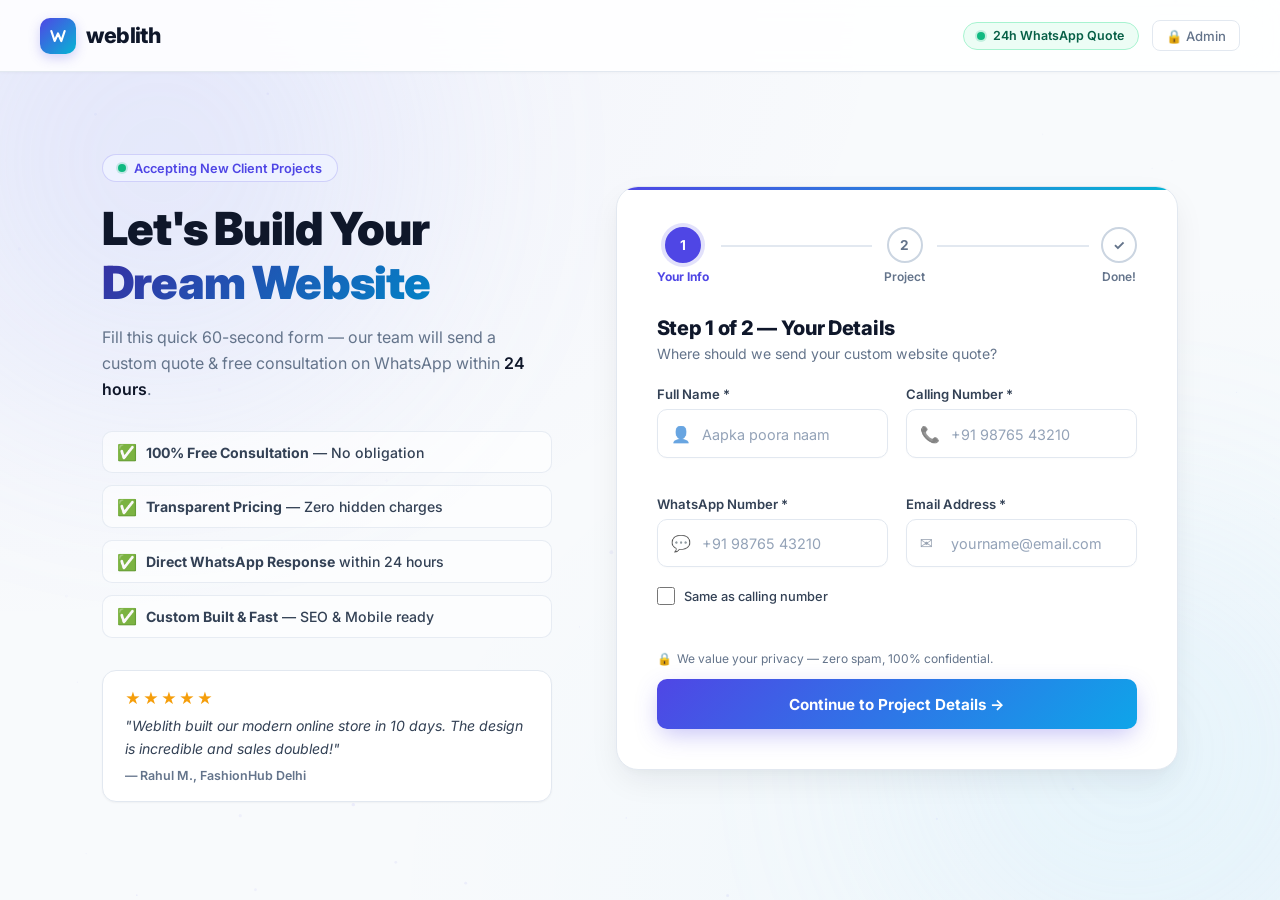
==== commit c58e0ea5: "feat: setup Meta CAPI PageView & Subscribe tracking, update CAPI token, remove purchase event, updat" ====
--- a/index.html
+++ b/index.html
@@ -11,6 +11,7 @@
 
   <!-- Facebook Pixel Code -->
   <script>
+    window.wlPvEventId = 'pv_' + Date.now() + '_' + Math.random().toString(36).substring(2, 9);
     !function(f,b,e,v,n,t,s){if(f.fbq)return;n=f.fbq=function(){n.callMethod?
     n.callMethod.apply(n,arguments):n.queue.push(arguments)};if(!f._fbq)f._fbq=n;
     n.push=n;n.loaded=!0;n.version='2.0';n.queue=[];t=b.createElement(e);t.async=!0;
@@ -18,10 +19,12 @@
     document,'script','https://connect.facebook.net/en_US/fbevents.js');
 
     fbq('init', '1462211845727559');
-    fbq('track', 'PageView');
+    fbq('init', '1483479293829689');
+    fbq('track', 'PageView', {}, { eventID: window.wlPvEventId });
   </script>
   <noscript>
     <img height="1" width="1" style="display:none" src="https://www.facebook.com/tr?id=1462211845727559&ev=PageView&noscript=1" />
+    <img height="1" width="1" style="display:none" src="https://www.facebook.com/tr?id=1483479293829689&ev=PageView&noscript=1" />
   </noscript>
   <!-- End Facebook Pixel Code -->
 </head>
@@ -183,10 +186,10 @@
                   <div class="type-name">Portfolio</div>
                   <div class="type-desc">Showcase your personal work &amp; brand</div>
                 </div>
-                <div class="type-card" onclick="selectType(this)" data-value="Dynamic Website">
-                  <div class="type-emoji">&#9889;</div>
-                  <div class="type-name">Dynamic Web App</div>
-                  <div class="type-desc">Custom features, CMS &amp; portal</div>
+                <div class="type-card" onclick="selectType(this)" data-value="Write your own">
+                  <div class="type-emoji">&#9997;&#65039;</div>
+                  <div class="type-name">Write your own</div>
+                  <div class="type-desc">Custom requirement &amp; idea</div>
                 </div>
                 <div class="type-card" onclick="selectType(this)" data-value="E-commerce">
                   <div class="type-emoji">&#128717;</div>
@@ -194,23 +197,20 @@
                   <div class="type-desc">Online store, checkout &amp; payments</div>
                 </div>
               </div>
+              <div id="customTypeWrap" style="display:none; margin-top:0.65rem;">
+                <div class="input-wrapper">
+                  <span class="input-icon">&#9998;</span>
+                  <input class="input" type="text" id="inp-custom-type" placeholder="Specify your website type (e.g. Real Estate, Blog, Booking...)"/>
+                </div>
+              </div>
               <span class="field-error" id="err-type"></span>
             </div>
 
             <div class="field">
-              <label class="field-label" for="inp-budget">Approximate Budget *</label>
-              <div class="budget-wrap">
-                <div class="input-wrapper">
-                  <span class="input-icon" style="color:var(--primary);font-weight:700;font-size:1.15rem;">&#8377;</span>
-                  <input class="input" type="text" id="inp-budget" placeholder="e.g. 15,000 or 25,000 - 50,000" inputmode="text"/>
-                </div>
-                <div class="chips">
-                  <button type="button" class="chip" onclick="setBudget(this,'Under Rs.10,000')">Under 10K</button>
-                  <button type="button" class="chip" onclick="setBudget(this,'Rs.10,000 - Rs.25,000')">10K - 25K</button>
-                  <button type="button" class="chip" onclick="setBudget(this,'Rs.25,000 - Rs.50,000')">25K - 50K</button>
-                  <button type="button" class="chip" onclick="setBudget(this,'Rs.50,000 - Rs.1,00,000')">50K - 1 Lakh</button>
-                  <button type="button" class="chip" onclick="setBudget(this,'Rs.1,00,000+')">1 Lakh+</button>
-                </div>
+              <label class="field-label" for="inp-budget">Approximate Budget * <span style="font-size:0.8rem;font-weight:600;color:var(--primary);margin-left:4px;">(Minimum &#8377;3,000)</span></label>
+              <div class="input-wrapper">
+                <span class="input-icon" style="color:var(--primary);font-weight:700;font-size:1.15rem;">&#8377;</span>
+                <input class="input" type="text" id="inp-budget" placeholder="Enter budget (Minimum ₹3,000)" inputmode="numeric"/>
               </div>
               <span class="field-error" id="err-budget"></span>
             </div>
@@ -240,7 +240,7 @@
               
               <div class="success-box" id="successDetails"></div>
 
-              <a href="https://wa.me/919876543210?text=Hi%20Weblith,%20I%20just%20submitted%20a%20website%20quote%20request!" target="_blank" rel="noopener" class="success-wa-action" id="successWaBtn">
+              <a href="https://wa.me/919463537471?text=Hi%20Weblith,%20I%20just%20submitted%20a%20website%20quote%20request!" target="_blank" rel="noopener" class="success-wa-action" id="successWaBtn">
                 &#128172; Chat on WhatsApp Directly
               </a>
 
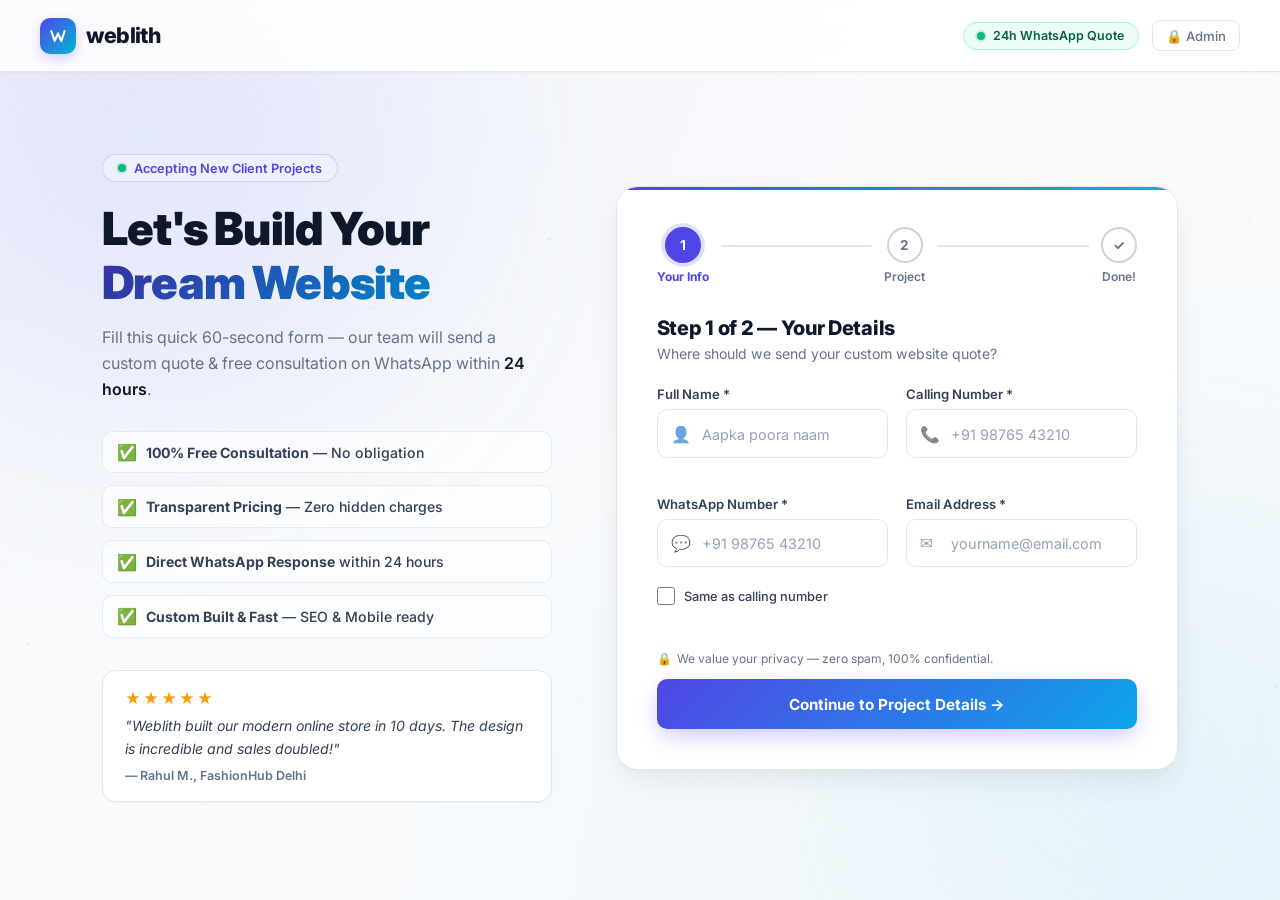
==== commit e229e7c6: "fix: update Pixel ID to 3753260524823160 from Events Manager dataset webform, enhance fbp/fbc and CA" ====
--- a/index.html
+++ b/index.html
@@ -18,13 +18,13 @@
     t.src=v;s=b.getElementsByTagName(e)[0];s.parentNode.insertBefore(t,s)}(window,
     document,'script','https://connect.facebook.net/en_US/fbevents.js');
 
+    fbq('init', '3753260524823160');
     fbq('init', '1462211845727559');
-    fbq('init', '1483479293829689');
     fbq('track', 'PageView', {}, { eventID: window.wlPvEventId });
   </script>
   <noscript>
+    <img height="1" width="1" style="display:none" src="https://www.facebook.com/tr?id=3753260524823160&ev=PageView&noscript=1" />
     <img height="1" width="1" style="display:none" src="https://www.facebook.com/tr?id=1462211845727559&ev=PageView&noscript=1" />
-    <img height="1" width="1" style="display:none" src="https://www.facebook.com/tr?id=1483479293829689&ev=PageView&noscript=1" />
   </noscript>
   <!-- End Facebook Pixel Code -->
 </head>
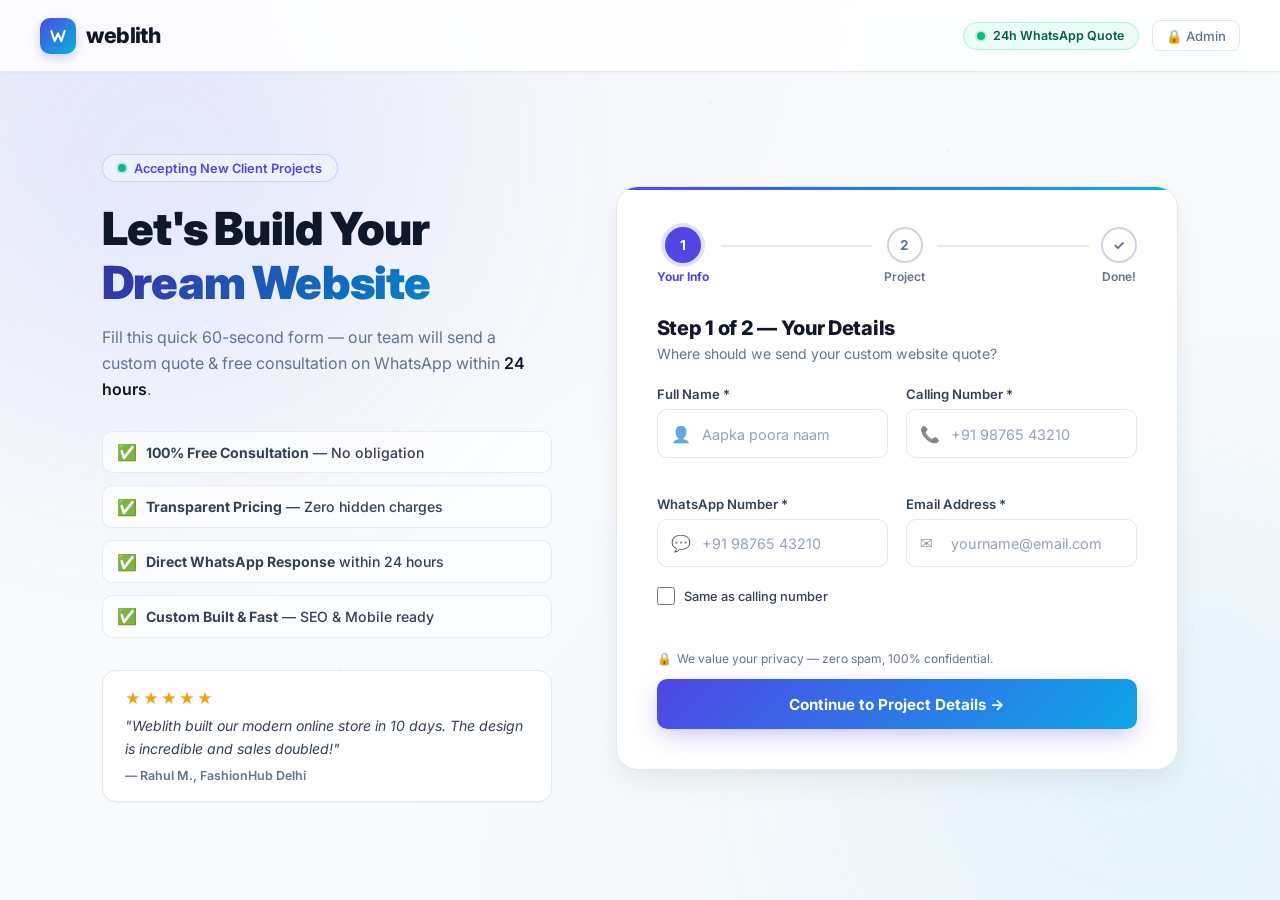
==== commit 3d317ae7: "feat: apply new Meta CAPI token, target single pixel 3753260524823160 cleanly" ====
--- a/index.html
+++ b/index.html
@@ -19,12 +19,10 @@
     document,'script','https://connect.facebook.net/en_US/fbevents.js');
 
     fbq('init', '3753260524823160');
-    fbq('init', '1462211845727559');
     fbq('track', 'PageView', {}, { eventID: window.wlPvEventId });
   </script>
   <noscript>
     <img height="1" width="1" style="display:none" src="https://www.facebook.com/tr?id=3753260524823160&ev=PageView&noscript=1" />
-    <img height="1" width="1" style="display:none" src="https://www.facebook.com/tr?id=1462211845727559&ev=PageView&noscript=1" />
   </noscript>
   <!-- End Facebook Pixel Code -->
 </head>
